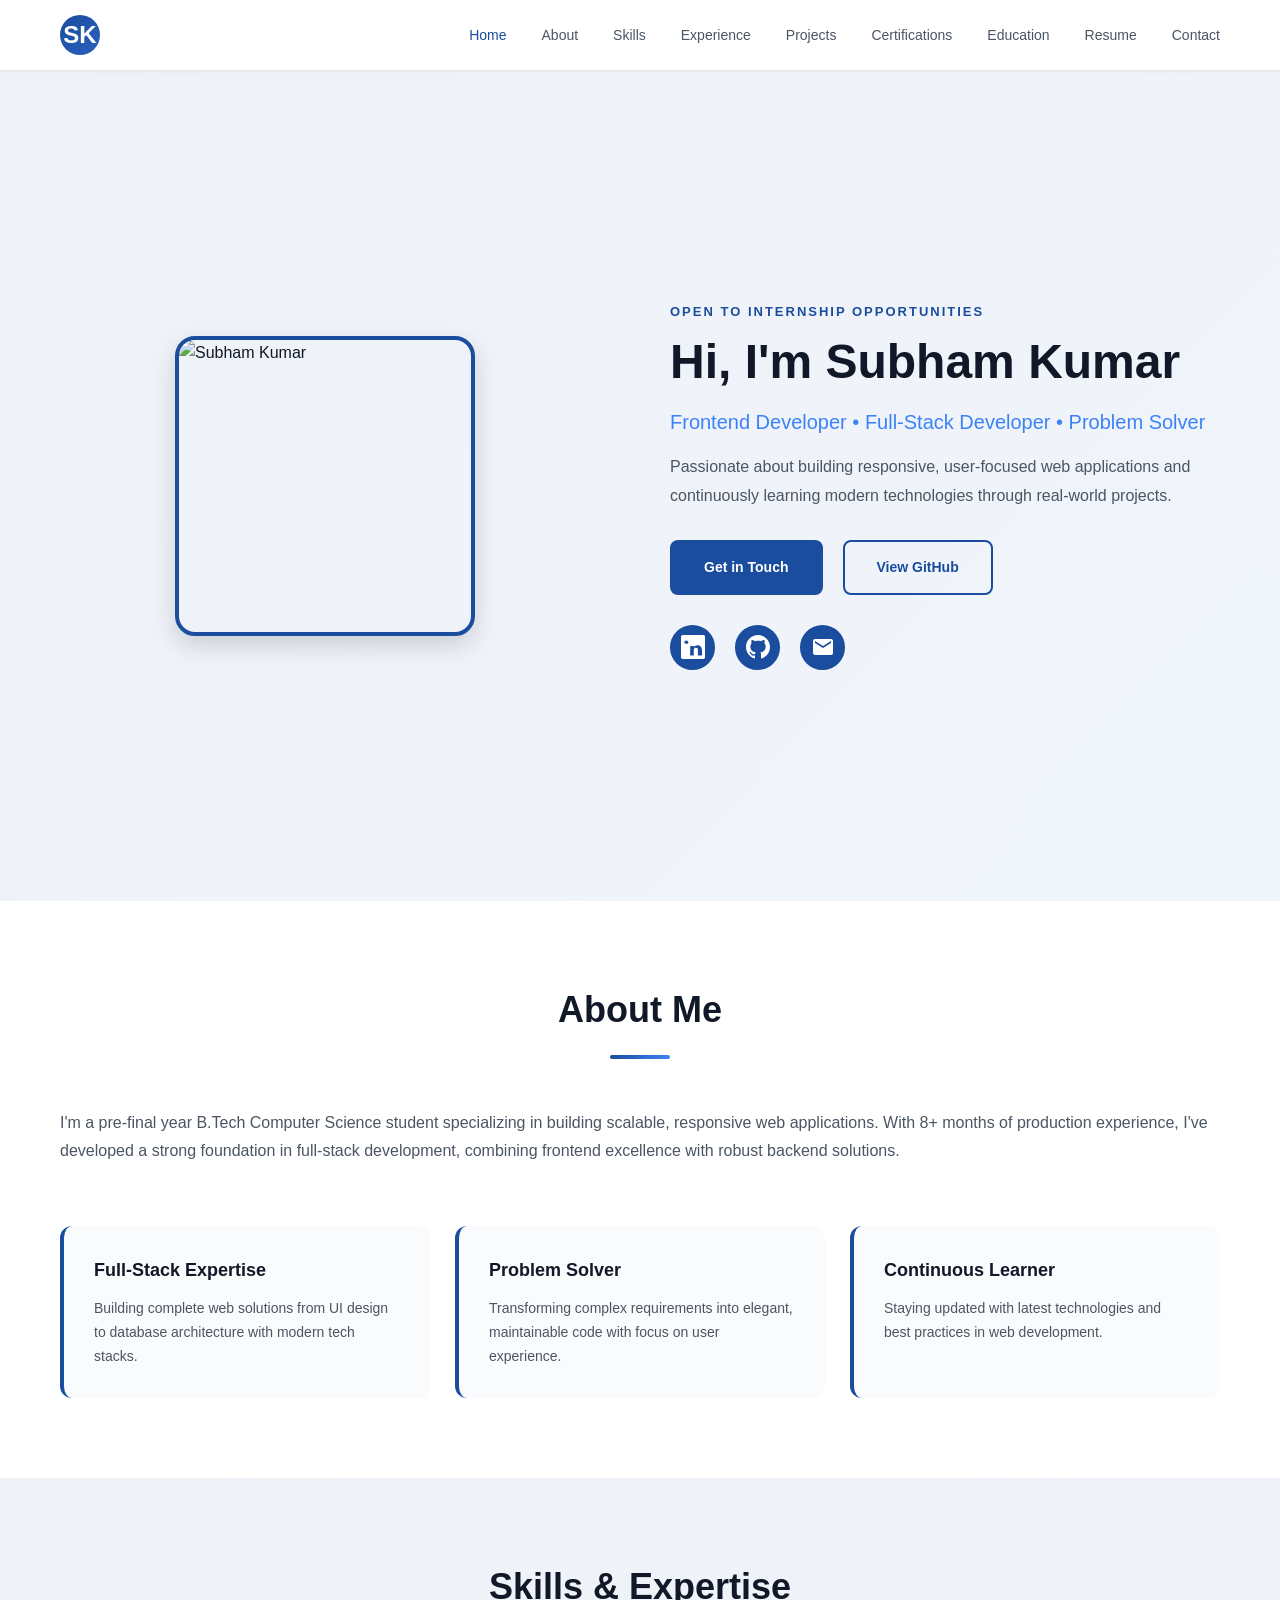
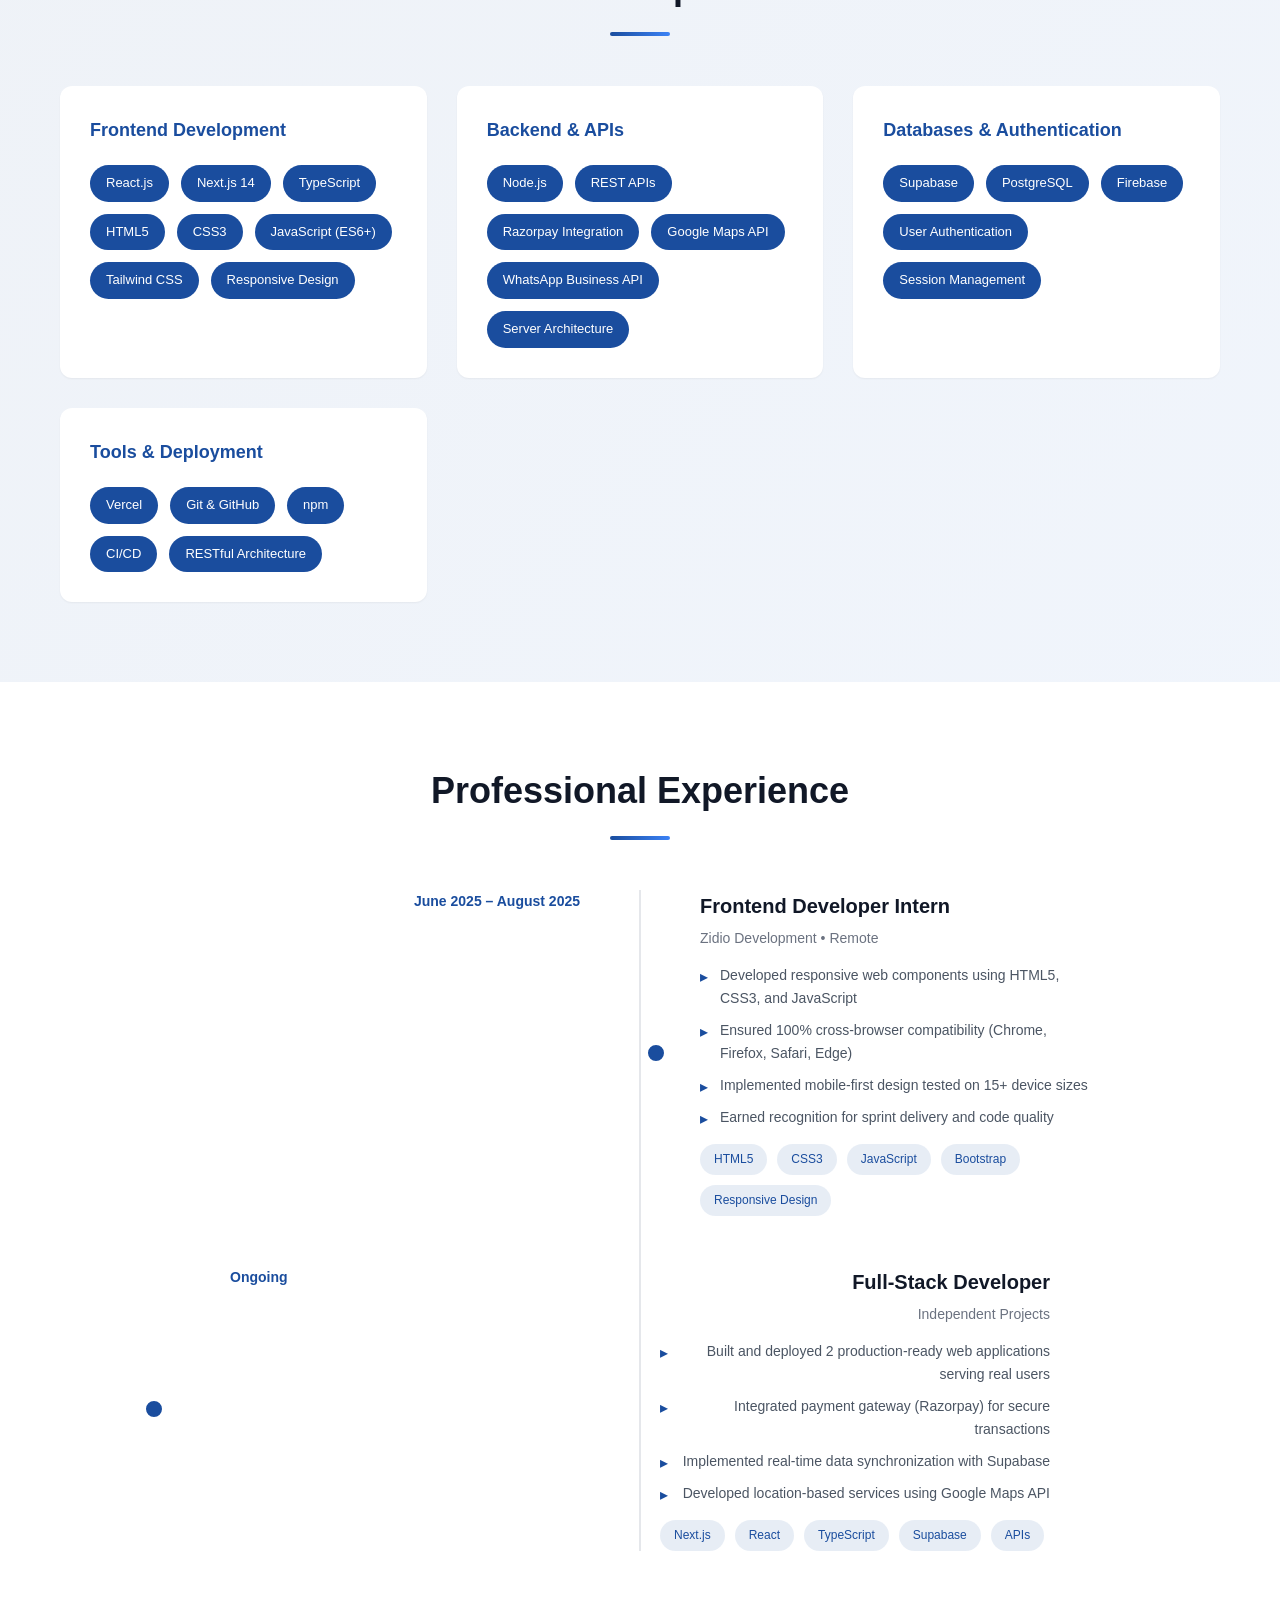
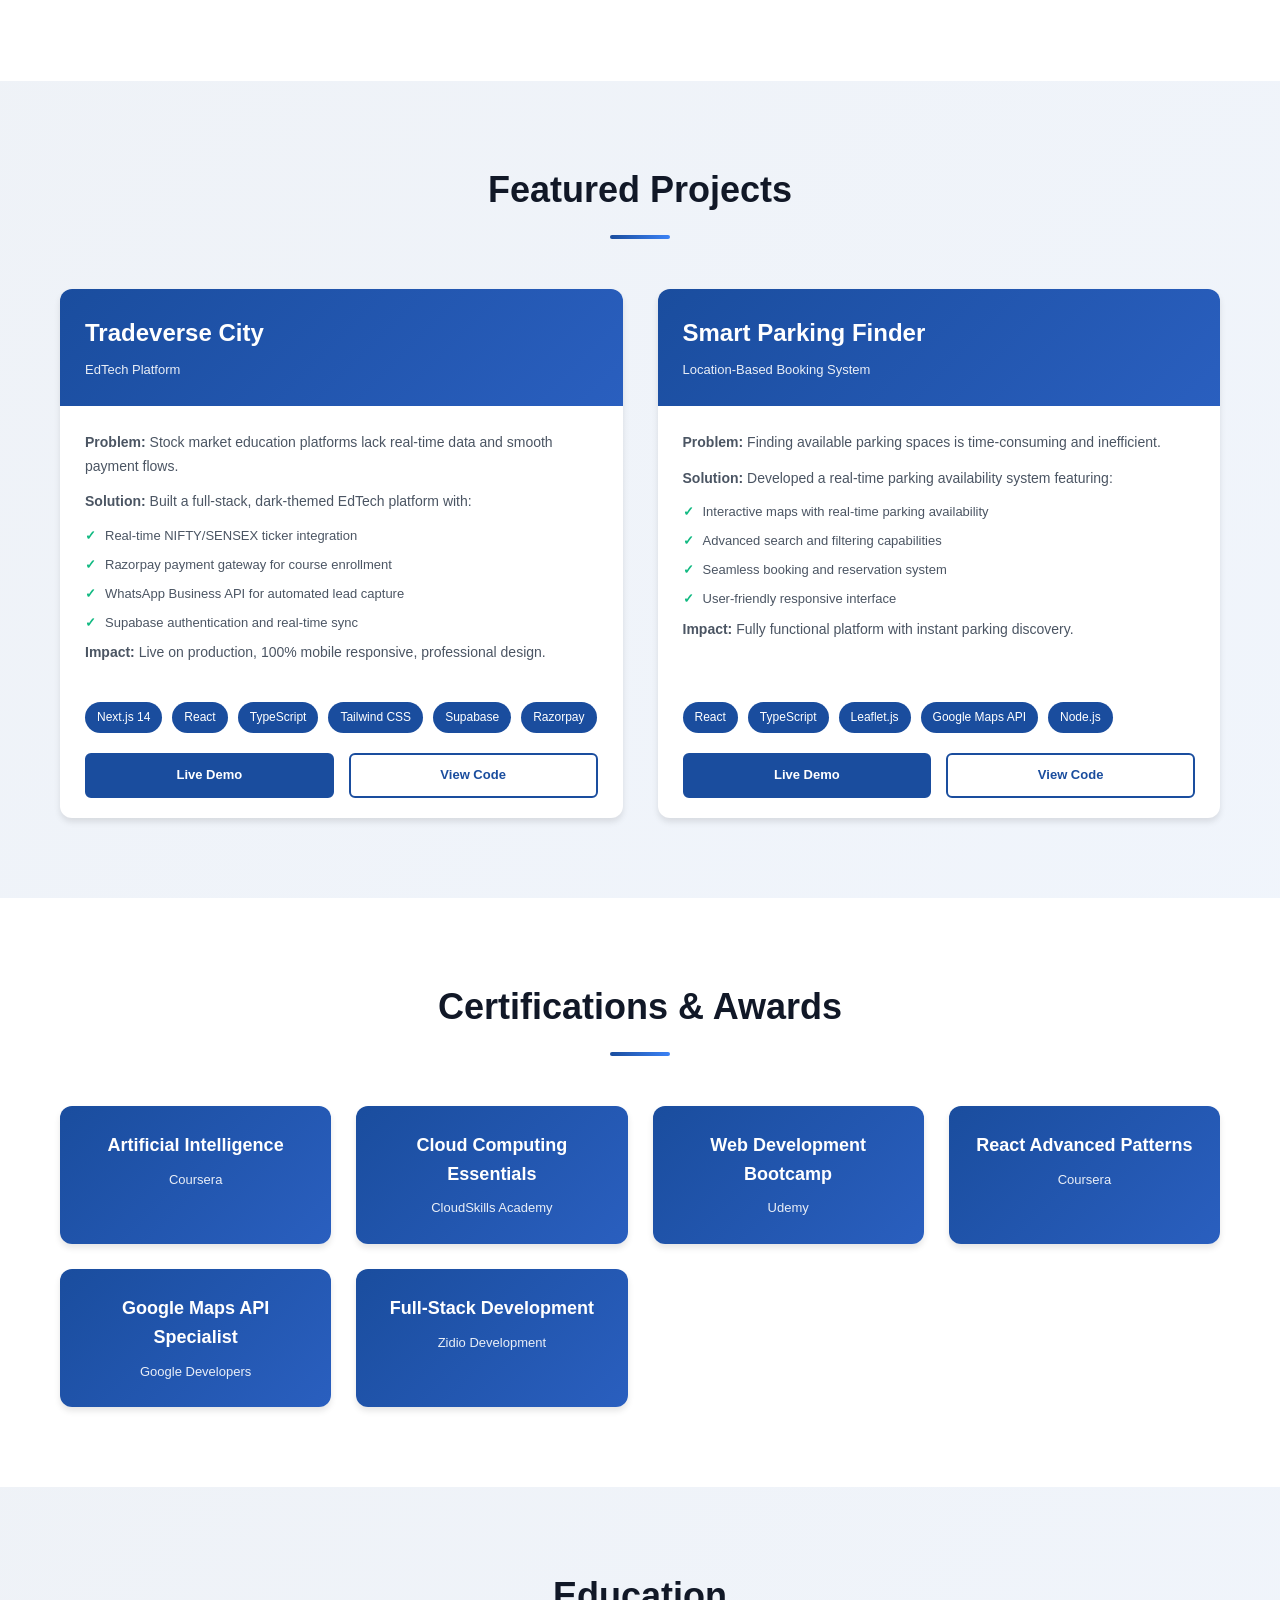
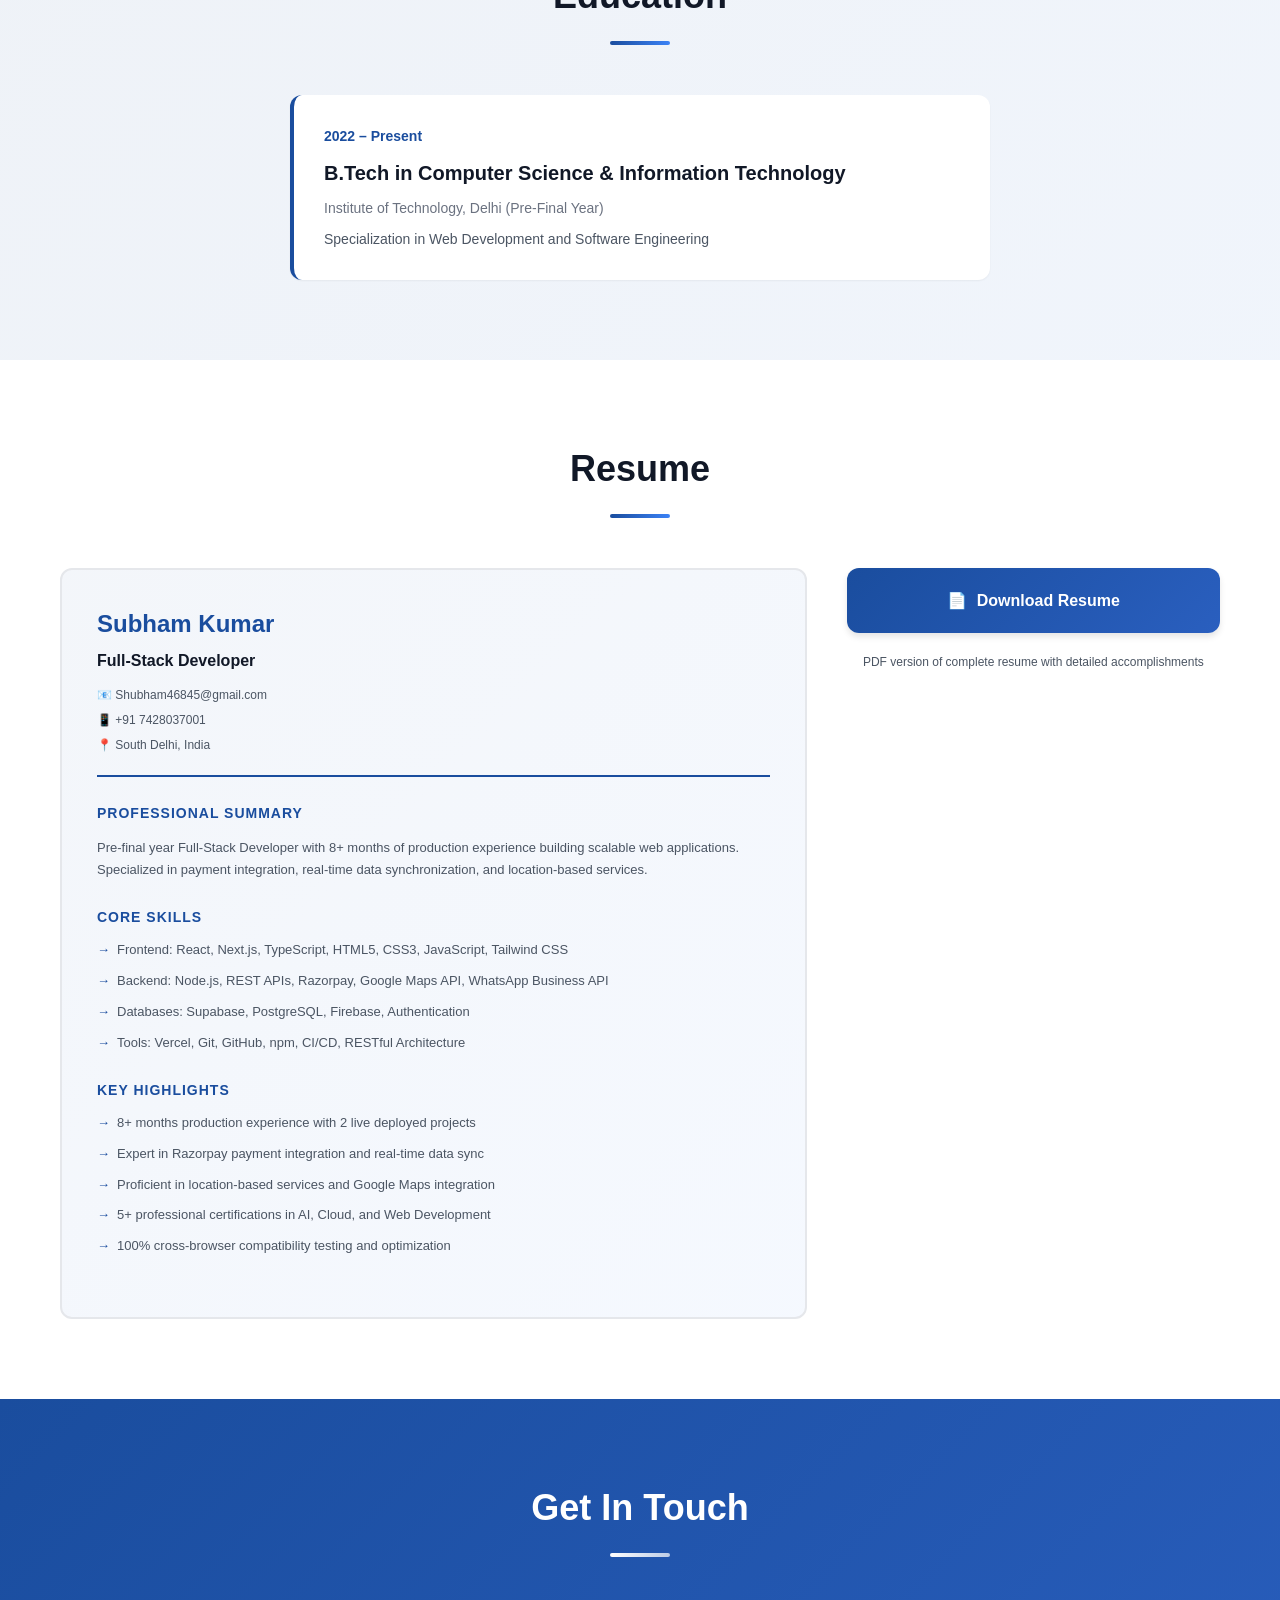
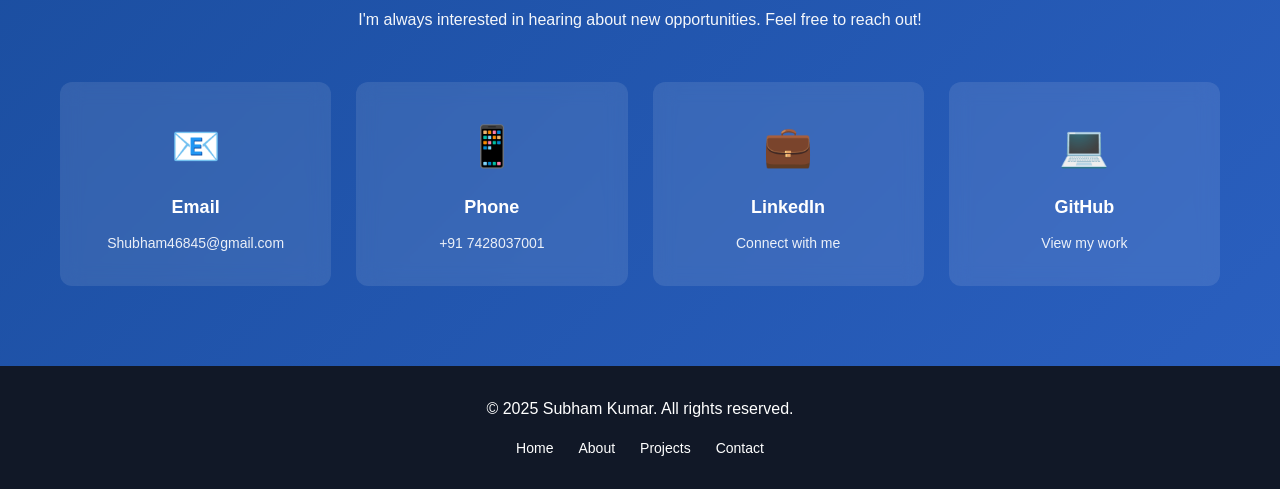
==== index.html @ 45a81ba7 "feat: add initial README and HTML for portfolio site\n\nAdded a comprehensive README and the main HT" ====
<!DOCTYPE html>
<html lang="en">
<head>
    <meta charset="UTF-8">
    <meta name="viewport" content="width=device-width, initial-scale=1.0">
    <meta name="description" content="Subham Kumar - Full-Stack Developer. Building responsive web applications with modern technologies. 8+ months production experience.">
    <meta name="theme-color" content="#1a4d9e">
    <title>Subham Kumar | Full-Stack Developer</title>
    <link rel="stylesheet" href="styles.css">
</head>
<body>
    <!-- Navigation -->
    <nav class="navbar">
        <div class="nav-container">
            <div class="nav-logo">
                <span class="logo-text">SK</span>
            </div>
            <div class="hamburger" id="hamburger">
                <span></span>
                <span></span>
                <span></span>
            </div>
            <ul class="nav-menu" id="navMenu">
                <li><a href="#home" class="nav-link">Home</a></li>
                <li><a href="#about" class="nav-link">About</a></li>
                <li><a href="#skills" class="nav-link">Skills</a></li>
                <li><a href="#experience" class="nav-link">Experience</a></li>
                <li><a href="#projects" class="nav-link">Projects</a></li>
                <li><a href="#certifications" class="nav-link">Certifications</a></li>
                <li><a href="#education" class="nav-link">Education</a></li>
                <li><a href="#resume" class="nav-link">Resume</a></li>
                <li><a href="#contact" class="nav-link">Contact</a></li>
            </ul>
        </div>
    </nav>

    <!-- Hero Section -->
    <section id="home" class="hero">
        <div class="hero-content">
            <div class="profile-image-wrapper">
                <img src="https://hebbkx1anhila5yf.public.blob.vercel-storage.com/WhatsApp%20Image%202026-07-10%20at%2019.32.36-LNvbyqXeJnnD4d35H6p33KHNUKUXCs.jpeg" alt="Subham Kumar" class="profile-image">
            </div>
            <div class="hero-text">
                <p class="hero-subtitle">OPEN TO INTERNSHIP OPPORTUNITIES</p>
                <h1 class="hero-title">Hi, I'm Subham Kumar</h1>
                <p class="hero-description">Frontend Developer • Full-Stack Developer • Problem Solver</p>
                <p class="hero-passion">Passionate about building responsive, user-focused web applications and continuously learning modern technologies through real-world projects.</p>
                <div class="hero-cta">
                    <a href="#contact" class="btn btn-primary">Get in Touch</a>
                    <a href="https://github.com/shubham03kumar18-coder" target="_blank" class="btn btn-secondary">View GitHub</a>
                </div>
                <div class="social-links">
                    <a href="https://www.linkedin.com/in/subham-kumar-888a98362/" target="_blank" class="social-link" title="LinkedIn">
                        <svg width="24" height="24" viewBox="0 0 24 24" fill="currentColor">
                            <path d="M20.447 20.452h-3.554v-5.569c0-1.328-.475-2.236-1.986-2.236-1.081 0-1.722.722-2.004 1.418-.103.249-.129.597-.129.945v5.442h-3.554s.05-8.828 0-9.537h3.554v1.349c-.009.015-.021.029-.033.042h.033v-.042c.537-.827 1.496-2.007 3.644-2.007 2.661 0 4.649 1.737 4.649 5.475v4.72zM5.337 8.855c-1.144 0-1.915-.758-1.915-1.704 0-.955.77-1.704 1.956-1.704 1.187 0 1.915.749 1.948 1.704 0 .946-.761 1.704-1.989 1.704zm-1.66 11.597h3.321V9.915H3.677v9.537zM22.224 0H1.771C.792 0 0 .774 0 1.729v20.542C0 23.227.792 24 1.771 24h20.451C23.2 24 24 23.227 24 22.271V1.729C24 .774 23.2 0 22.224 0z"/>
                        </svg>
                    </a>
                    <a href="https://github.com/shubham03kumar18-coder" target="_blank" class="social-link" title="GitHub">
                        <svg width="24" height="24" viewBox="0 0 24 24" fill="currentColor">
                            <path d="M12 0c-6.626 0-12 5.373-12 12 0 5.302 3.438 9.8 8.207 11.387.599.111.793-.261.793-.577v-2.234c-3.338.726-4.033-1.416-4.033-1.416-.546-1.387-1.333-1.756-1.333-1.756-1.089-.745.083-.729.083-.729 1.205.084 1.839 1.237 1.839 1.237 1.07 1.834 2.807 1.304 3.492.997.107-.775.418-1.305.762-1.604-2.665-.305-5.467-1.334-5.467-5.931 0-1.311.469-2.381 1.236-3.221-.124-.303-.535-1.524.117-3.176 0 0 1.008-.322 3.301 1.23.957-.266 1.983-.399 3.003-.404 1.02.005 2.047.138 3.006.404 2.291-1.552 3.297-1.23 3.297-1.23.653 1.653.242 2.874.118 3.176.77.84 1.235 1.911 1.235 3.221 0 4.609-2.807 5.624-5.479 5.921.43.372.823 1.102.823 2.222v3.293c0 .319.192.694.801.576 4.765-1.589 8.199-6.086 8.199-11.386 0-6.627-5.373-12-12-12z"/>
                        </svg>
                    </a>
                    <a href="mailto:Shubham46845@gmail.com" class="social-link" title="Email">
                        <svg width="24" height="24" viewBox="0 0 24 24" fill="currentColor">
                            <path d="M20 4H4c-1.1 0-1.99.9-1.99 2L2 18c0 1.1.9 2 2 2h16c1.1 0 2-.9 2-2V6c0-1.1-.9-2-2-2zm0 4l-8 5-8-5V6l8 5 8-5v2z"/>
                        </svg>
                    </a>
                </div>
            </div>
        </div>
    </section>

    <!-- About Section -->
    <section id="about" class="about">
        <div class="container">
            <h2 class="section-title">About Me</h2>
            <div class="about-content">
                <p class="about-text">
                    I'm a pre-final year B.Tech Computer Science student specializing in building scalable, responsive web applications. With 8+ months of production experience, I've developed a strong foundation in full-stack development, combining frontend excellence with robust backend solutions.
                </p>
                <div class="about-features">
                    <div class="feature-card">
                        <h3>Full-Stack Expertise</h3>
                        <p>Building complete web solutions from UI design to database architecture with modern tech stacks.</p>
                    </div>
                    <div class="feature-card">
                        <h3>Problem Solver</h3>
                        <p>Transforming complex requirements into elegant, maintainable code with focus on user experience.</p>
                    </div>
                    <div class="feature-card">
                        <h3>Continuous Learner</h3>
                        <p>Staying updated with latest technologies and best practices in web development.</p>
                    </div>
                </div>
            </div>
        </div>
    </section>

    <!-- Skills Section -->
    <section id="skills" class="skills">
        <div class="container">
            <h2 class="section-title">Skills & Expertise</h2>
            <div class="skills-grid">
                <div class="skill-category">
                    <h3>Frontend Development</h3>
                    <div class="skills-list">
                        <span class="skill-tag">React.js</span>
                        <span class="skill-tag">Next.js 14</span>
                        <span class="skill-tag">TypeScript</span>
                        <span class="skill-tag">HTML5</span>
                        <span class="skill-tag">CSS3</span>
                        <span class="skill-tag">JavaScript (ES6+)</span>
                        <span class="skill-tag">Tailwind CSS</span>
                        <span class="skill-tag">Responsive Design</span>
                    </div>
                </div>

                <div class="skill-category">
                    <h3>Backend & APIs</h3>
                    <div class="skills-list">
                        <span class="skill-tag">Node.js</span>
                        <span class="skill-tag">REST APIs</span>
                        <span class="skill-tag">Razorpay Integration</span>
                        <span class="skill-tag">Google Maps API</span>
                        <span class="skill-tag">WhatsApp Business API</span>
                        <span class="skill-tag">Server Architecture</span>
                    </div>
                </div>

                <div class="skill-category">
                    <h3>Databases & Authentication</h3>
                    <div class="skills-list">
                        <span class="skill-tag">Supabase</span>
                        <span class="skill-tag">PostgreSQL</span>
                        <span class="skill-tag">Firebase</span>
                        <span class="skill-tag">User Authentication</span>
                        <span class="skill-tag">Session Management</span>
                    </div>
                </div>

                <div class="skill-category">
                    <h3>Tools & Deployment</h3>
                    <div class="skills-list">
                        <span class="skill-tag">Vercel</span>
                        <span class="skill-tag">Git & GitHub</span>
                        <span class="skill-tag">npm</span>
                        <span class="skill-tag">CI/CD</span>
                        <span class="skill-tag">RESTful Architecture</span>
                    </div>
                </div>
            </div>
        </div>
    </section>

    <!-- Experience Section -->
    <section id="experience" class="experience">
        <div class="container">
            <h2 class="section-title">Professional Experience</h2>
            <div class="experience-timeline">
                <div class="timeline-item">
                    <div class="timeline-date">June 2025 – August 2025</div>
                    <div class="timeline-content">
                        <h3>Frontend Developer Intern</h3>
                        <p class="company">Zidio Development • Remote</p>
                        <ul class="experience-list">
                            <li>Developed responsive web components using HTML5, CSS3, and JavaScript</li>
                            <li>Ensured 100% cross-browser compatibility (Chrome, Firefox, Safari, Edge)</li>
                            <li>Implemented mobile-first design tested on 15+ device sizes</li>
                            <li>Earned recognition for sprint delivery and code quality</li>
                        </ul>
                        <div class="tech-stack">
                            <span>HTML5</span>
                            <span>CSS3</span>
                            <span>JavaScript</span>
                            <span>Bootstrap</span>
                            <span>Responsive Design</span>
                        </div>
                    </div>
                </div>

                <div class="timeline-item">
                    <div class="timeline-date">Ongoing</div>
                    <div class="timeline-content">
                        <h3>Full-Stack Developer</h3>
                        <p class="company">Independent Projects</p>
                        <ul class="experience-list">
                            <li>Built and deployed 2 production-ready web applications serving real users</li>
                            <li>Integrated payment gateway (Razorpay) for secure transactions</li>
                            <li>Implemented real-time data synchronization with Supabase</li>
                            <li>Developed location-based services using Google Maps API</li>
                        </ul>
                        <div class="tech-stack">
                            <span>Next.js</span>
                            <span>React</span>
                            <span>TypeScript</span>
                            <span>Supabase</span>
                            <span>APIs</span>
                        </div>
                    </div>
                </div>
            </div>
        </div>
    </section>

    <!-- Projects Section -->
    <section id="projects" class="projects">
        <div class="container">
            <h2 class="section-title">Featured Projects</h2>
            <div class="projects-grid">
                <div class="project-card">
                    <div class="project-header">
                        <h3>Tradeverse City</h3>
                        <p class="project-type">EdTech Platform</p>
                    </div>
                    <div class="project-body">
                        <p class="project-problem"><strong>Problem:</strong> Stock market education platforms lack real-time data and smooth payment flows.</p>
                        <p class="project-solution"><strong>Solution:</strong> Built a full-stack, dark-themed EdTech platform with:</p>
                        <ul class="solution-list">
                            <li>Real-time NIFTY/SENSEX ticker integration</li>
                            <li>Razorpay payment gateway for course enrollment</li>
                            <li>WhatsApp Business API for automated lead capture</li>
                            <li>Supabase authentication and real-time sync</li>
                        </ul>
                        <p class="project-impact"><strong>Impact:</strong> Live on production, 100% mobile responsive, professional design.</p>
                    </div>
                    <div class="project-tech">
                        <span>Next.js 14</span>
                        <span>React</span>
                        <span>TypeScript</span>
                        <span>Tailwind CSS</span>
                        <span>Supabase</span>
                        <span>Razorpay</span>
                    </div>
                    <div class="project-links">
                        <a href="https://tradeverse-website-enhancement5.vercel.app/" target="_blank" class="link-btn">Live Demo</a>
                        <a href="https://github.com/shubham03kumar18-coder" target="_blank" class="link-btn">View Code</a>
                    </div>
                </div>

                <div class="project-card">
                    <div class="project-header">
                        <h3>Smart Parking Finder</h3>
                        <p class="project-type">Location-Based Booking System</p>
                    </div>
                    <div class="project-body">
                        <p class="project-problem"><strong>Problem:</strong> Finding available parking spaces is time-consuming and inefficient.</p>
                        <p class="project-solution"><strong>Solution:</strong> Developed a real-time parking availability system featuring:</p>
                        <ul class="solution-list">
                            <li>Interactive maps with real-time parking availability</li>
                            <li>Advanced search and filtering capabilities</li>
                            <li>Seamless booking and reservation system</li>
                            <li>User-friendly responsive interface</li>
                        </ul>
                        <p class="project-impact"><strong>Impact:</strong> Fully functional platform with instant parking discovery.</p>
                    </div>
                    <div class="project-tech">
                        <span>React</span>
                        <span>TypeScript</span>
                        <span>Leaflet.js</span>
                        <span>Google Maps API</span>
                        <span>Node.js</span>
                    </div>
                    <div class="project-links">
                        <a href="https://smart-parking-flame.vercel.app/" target="_blank" class="link-btn">Live Demo</a>
                        <a href="https://github.com/shubham03kumar18-coder" target="_blank" class="link-btn">View Code</a>
                    </div>
                </div>
            </div>
        </div>
    </section>

    <!-- Certifications Section -->
    <section id="certifications" class="certifications">
        <div class="container">
            <h2 class="section-title">Certifications & Awards</h2>
            <div class="certifications-grid">
                <div class="cert-card">
                    <h4>Artificial Intelligence</h4>
                    <p class="cert-issuer">Coursera</p>
                </div>
                <div class="cert-card">
                    <h4>Cloud Computing Essentials</h4>
                    <p class="cert-issuer">CloudSkills Academy</p>
                </div>
                <div class="cert-card">
                    <h4>Web Development Bootcamp</h4>
                    <p class="cert-issuer">Udemy</p>
                </div>
                <div class="cert-card">
                    <h4>React Advanced Patterns</h4>
                    <p class="cert-issuer">Coursera</p>
                </div>
                <div class="cert-card">
                    <h4>Google Maps API Specialist</h4>
                    <p class="cert-issuer">Google Developers</p>
                </div>
                <div class="cert-card">
                    <h4>Full-Stack Development</h4>
                    <p class="cert-issuer">Zidio Development</p>
                </div>
            </div>
        </div>
    </section>

    <!-- Education Section -->
    <section id="education" class="education">
        <div class="container">
            <h2 class="section-title">Education</h2>
            <div class="education-timeline">
                <div class="education-item">
                    <div class="edu-date">2022 – Present</div>
                    <div class="edu-content">
                        <h3>B.Tech in Computer Science & Information Technology</h3>
                        <p class="edu-school">Institute of Technology, Delhi (Pre-Final Year)</p>
                        <p class="edu-details">Specialization in Web Development and Software Engineering</p>
                    </div>
                </div>
            </div>
        </div>
    </section>

    <!-- Resume Section -->
    <section id="resume" class="resume">
        <div class="container">
            <h2 class="section-title">Resume</h2>
            <div class="resume-content">
                <div class="resume-preview">
                    <div class="resume-header">
                        <h3>Subham Kumar</h3>
                        <p class="resume-title">Full-Stack Developer</p>
                        <p class="resume-contact">
                            <span>📧 Shubham46845@gmail.com</span>
                            <span>📱 +91 7428037001</span>
                            <span>📍 South Delhi, India</span>
                        </p>
                    </div>

                    <div class="resume-section">
                        <h4>Professional Summary</h4>
                        <p>Pre-final year Full-Stack Developer with 8+ months of production experience building scalable web applications. Specialized in payment integration, real-time data synchronization, and location-based services.</p>
                    </div>

                    <div class="resume-section">
                        <h4>Core Skills</h4>
                        <ul class="resume-skills">
                            <li>Frontend: React, Next.js, TypeScript, HTML5, CSS3, JavaScript, Tailwind CSS</li>
                            <li>Backend: Node.js, REST APIs, Razorpay, Google Maps API, WhatsApp Business API</li>
                            <li>Databases: Supabase, PostgreSQL, Firebase, Authentication</li>
                            <li>Tools: Vercel, Git, GitHub, npm, CI/CD, RESTful Architecture</li>
                        </ul>
                    </div>

                    <div class="resume-section">
                        <h4>Key Highlights</h4>
                        <ul class="resume-highlights">
                            <li>8+ months production experience with 2 live deployed projects</li>
                            <li>Expert in Razorpay payment integration and real-time data sync</li>
                            <li>Proficient in location-based services and Google Maps integration</li>
                            <li>5+ professional certifications in AI, Cloud, and Web Development</li>
                            <li>100% cross-browser compatibility testing and optimization</li>
                        </ul>
                    </div>
                </div>

                <div class="resume-download">
                    <a href="user_read_only_context/text_attachments/Subham_Kumar_Web_Developer_Resume-qjuNX.pdf" download class="download-btn">
                        <span>📄</span> Download Resume
                    </a>
                    <p class="download-note">PDF version of complete resume with detailed accomplishments</p>
                </div>
            </div>
        </div>
    </section>

    <!-- Contact Section -->
    <section id="contact" class="contact">
        <div class="container">
            <h2 class="section-title">Get In Touch</h2>
            <div class="contact-content">
                <p class="contact-intro">I'm always interested in hearing about new opportunities. Feel free to reach out!</p>
                
                <div class="contact-methods">
                    <a href="mailto:Shubham46845@gmail.com" class="contact-card">
                        <div class="contact-icon">📧</div>
                        <h3>Email</h3>
                        <p>Shubham46845@gmail.com</p>
                    </a>

                    <a href="tel:+917428037001" class="contact-card">
                        <div class="contact-icon">📱</div>
                        <h3>Phone</h3>
                        <p>+91 7428037001</p>
                    </a>

                    <a href="https://www.linkedin.com/in/subham-kumar-888a98362/" target="_blank" class="contact-card">
                        <div class="contact-icon">💼</div>
                        <h3>LinkedIn</h3>
                        <p>Connect with me</p>
                    </a>

                    <a href="https://github.com/shubham03kumar18-coder" target="_blank" class="contact-card">
                        <div class="contact-icon">💻</div>
                        <h3>GitHub</h3>
                        <p>View my work</p>
                    </a>
                </div>
            </div>
        </div>
    </section>

    <!-- Footer -->
    <footer class="footer">
        <div class="container">
            <p>&copy; 2025 Subham Kumar. All rights reserved.</p>
            <div class="footer-links">
                <a href="#home">Home</a>
                <a href="#about">About</a>
                <a href="#projects">Projects</a>
                <a href="#contact">Contact</a>
            </div>
        </div>
    </footer>

    <script src="script.js"></script>
</body>
</html>
---- styles.css ----
/* ============================
   CSS CUSTOM PROPERTIES (Variables)
   ============================ */

:root {
    --primary-color: #1a4d9e;
    --primary-dark: #0f2f5e;
    --primary-light: #2a5fbf;
    --secondary-color: #6b7280;
    --accent-color: #3b82f6;
    --background: #fafbfc;
    --surface: #ffffff;
    --text-primary: #111827;
    --text-secondary: #4b5563;
    --border-color: #e5e7eb;
    --success: #10b981;
    --shadow-sm: 0 1px 2px rgba(0, 0, 0, 0.05);
    --shadow-md: 0 4px 6px rgba(0, 0, 0, 0.1);
    --shadow-lg: 0 10px 25px rgba(0, 0, 0, 0.15);
    --transition: all 0.3s cubic-bezier(0.4, 0, 0.2, 1);
}

@media (prefers-color-scheme: dark) {
    :root {
        --background: #0f1419;
        --surface: #1a1f2e;
        --text-primary: #f8f9fa;
        --text-secondary: #cbd5e1;
        --border-color: #2d3748;
    }
}

/* ============================
   GLOBAL STYLES
   ============================ */

* {
    margin: 0;
    padding: 0;
    box-sizing: border-box;
}

html {
    scroll-behavior: smooth;
}

body {
    font-family: -apple-system, BlinkMacSystemFont, 'Segoe UI', Roboto, 'Helvetica Neue', Arial, sans-serif;
    background-color: var(--background);
    color: var(--text-primary);
    line-height: 1.6;
    transition: background-color 0.3s, color 0.3s;
}

.container {
    max-width: 1200px;
    margin: 0 auto;
    padding: 0 20px;
}

/* ============================
   NAVIGATION
   ============================ */

.navbar {
    position: sticky;
    top: 0;
    background-color: var(--surface);
    box-shadow: var(--shadow-sm);
    z-index: 1000;
    border-bottom: 1px solid var(--border-color);
}

.nav-container {
    max-width: 1200px;
    margin: 0 auto;
    padding: 0 20px;
    display: flex;
    justify-content: space-between;
    align-items: center;
    height: 70px;
}

.nav-logo {
    font-size: 24px;
    font-weight: 700;
    color: var(--primary-color);
}

.logo-text {
    display: inline-block;
    width: 40px;
    height: 40px;
    background: linear-gradient(135deg, var(--primary-color), var(--primary-light));
    color: white;
    border-radius: 50%;
    display: flex;
    align-items: center;
    justify-content: center;
    font-weight: 700;
}

.nav-menu {
    display: flex;
    list-style: none;
    gap: 35px;
    align-items: center;
}

.nav-link {
    color: var(--text-secondary);
    text-decoration: none;
    font-weight: 500;
    font-size: 14px;
    transition: var(--transition);
    position: relative;
}

.nav-link:hover {
    color: var(--primary-color);
}

.nav-link::after {
    content: '';
    position: absolute;
    bottom: -5px;
    left: 0;
    width: 0;
    height: 2px;
    background-color: var(--primary-color);
    transition: width 0.3s ease;
}

.nav-link:hover::after {
    width: 100%;
}

.hamburger {
    display: none;
    flex-direction: column;
    cursor: pointer;
    gap: 5px;
}

.hamburger span {
    width: 25px;
    height: 3px;
    background-color: var(--text-primary);
    border-radius: 2px;
    transition: var(--transition);
}

/* ============================
   HERO SECTION
   ============================ */

.hero {
    min-height: calc(100vh - 70px);
    display: flex;
    align-items: center;
    padding: 60px 20px;
    background: linear-gradient(135deg, rgba(26, 77, 158, 0.05), rgba(59, 130, 246, 0.05));
}

.hero-content {
    max-width: 1200px;
    margin: 0 auto;
    display: grid;
    grid-template-columns: 1fr 1fr;
    gap: 60px;
    align-items: center;
    width: 100%;
}

.profile-image-wrapper {
    display: flex;
    justify-content: center;
    align-items: center;
}

.profile-image {
    width: 300px;
    height: 300px;
    border-radius: 20px;
    object-fit: cover;
    border: 4px solid var(--primary-color);
    box-shadow: var(--shadow-lg);
    transition: var(--transition);
}

.profile-image:hover {
    transform: translateY(-10px);
    box-shadow: 0 20px 40px rgba(26, 77, 158, 0.2);
}

.hero-subtitle {
    font-size: 13px;
    font-weight: 700;
    letter-spacing: 2px;
    color: var(--primary-color);
    text-transform: uppercase;
    margin-bottom: 10px;
}

.hero-title {
    font-size: 48px;
    font-weight: 700;
    line-height: 1.2;
    margin-bottom: 15px;
    color: var(--text-primary);
}

.hero-description {
    font-size: 20px;
    font-weight: 500;
    color: var(--accent-color);
    margin-bottom: 15px;
}

.hero-passion {
    font-size: 16px;
    color: var(--text-secondary);
    margin-bottom: 30px;
    line-height: 1.8;
}

.hero-cta {
    display: flex;
    gap: 20px;
    margin-bottom: 30px;
    flex-wrap: wrap;
}

.btn {
    padding: 14px 32px;
    border-radius: 8px;
    text-decoration: none;
    font-weight: 600;
    font-size: 14px;
    border: 2px solid transparent;
    cursor: pointer;
    transition: var(--transition);
    display: inline-block;
    text-align: center;
}

.btn-primary {
    background-color: var(--primary-color);
    color: white;
}

.btn-primary:hover {
    background-color: var(--primary-dark);
    transform: translateY(-2px);
    box-shadow: var(--shadow-md);
}

.btn-secondary {
    border-color: var(--primary-color);
    color: var(--primary-color);
    background-color: transparent;
}

.btn-secondary:hover {
    background-color: var(--primary-color);
    color: white;
}

.social-links {
    display: flex;
    gap: 20px;
}

.social-link {
    width: 45px;
    height: 45px;
    border-radius: 50%;
    background-color: var(--primary-color);
    color: white;
    display: flex;
    align-items: center;
    justify-content: center;
    text-decoration: none;
    transition: var(--transition);
    border: 2px solid var(--primary-color);
}

.social-link:hover {
    background-color: transparent;
    color: var(--primary-color);
    transform: translateY(-5px);
}

/* ============================
   SECTIONS
   ============================ */

section {
    padding: 80px 20px;
}

.section-title {
    font-size: 36px;
    font-weight: 700;
    margin-bottom: 50px;
    text-align: center;
    color: var(--text-primary);
    position: relative;
    padding-bottom: 20px;
}

.section-title::after {
    content: '';
    position: absolute;
    bottom: 0;
    left: 50%;
    transform: translateX(-50%);
    width: 60px;
    height: 4px;
    background: linear-gradient(90deg, var(--primary-color), var(--accent-color));
    border-radius: 2px;
}

/* ============================
   ABOUT SECTION
   ============================ */

.about {
    background-color: var(--surface);
}

.about-content {
    display: grid;
    grid-template-columns: 1fr;
    gap: 40px;
}

.about-text {
    font-size: 16px;
    line-height: 1.8;
    color: var(--text-secondary);
    margin-bottom: 20px;
}

.about-features {
    display: grid;
    grid-template-columns: repeat(auto-fit, minmax(280px, 1fr));
    gap: 25px;
}

.feature-card {
    padding: 30px;
    background-color: var(--background);
    border-radius: 12px;
    border-left: 4px solid var(--primary-color);
    transition: var(--transition);
}

.feature-card:hover {
    transform: translateY(-5px);
    box-shadow: var(--shadow-md);
}

.feature-card h3 {
    font-size: 18px;
    margin-bottom: 12px;
    color: var(--text-primary);
}

.feature-card p {
    color: var(--text-secondary);
    font-size: 14px;
    line-height: 1.7;
}

/* ============================
   SKILLS SECTION
   ============================ */

.skills {
    background: linear-gradient(135deg, rgba(26, 77, 158, 0.05), rgba(59, 130, 246, 0.05));
}

.skills-grid {
    display: grid;
    grid-template-columns: repeat(auto-fit, minmax(300px, 1fr));
    gap: 30px;
}

.skill-category {
    background-color: var(--surface);
    padding: 30px;
    border-radius: 12px;
    box-shadow: var(--shadow-sm);
    transition: var(--transition);
}

.skill-category:hover {
    box-shadow: var(--shadow-md);
}

.skill-category h3 {
    font-size: 18px;
    margin-bottom: 20px;
    color: var(--primary-color);
}

.skills-list {
    display: flex;
    flex-wrap: wrap;
    gap: 12px;
}

.skill-tag {
    background-color: var(--primary-color);
    color: white;
    padding: 8px 16px;
    border-radius: 20px;
    font-size: 13px;
    font-weight: 500;
    transition: var(--transition);
}

.skill-tag:hover {
    background-color: var(--primary-dark);
    transform: scale(1.05);
}

/* ============================
   EXPERIENCE SECTION
   ============================ */

.experience {
    background-color: var(--surface);
}

.experience-timeline {
    max-width: 900px;
    margin: 0 auto;
    position: relative;
}

.experience-timeline::before {
    content: '';
    position: absolute;
    left: 50%;
    transform: translateX(-50%);
    top: 0;
    bottom: 0;
    width: 2px;
    background-color: var(--border-color);
}

.timeline-item {
    margin-bottom: 50px;
    display: grid;
    grid-template-columns: 1fr 1fr;
    gap: 40px;
}

.timeline-item:nth-child(odd) .timeline-date {
    text-align: right;
    padding-right: 40px;
}

.timeline-item:nth-child(odd) .timeline-content {
    text-align: left;
    padding-left: 40px;
}

.timeline-item:nth-child(even) .timeline-date {
    text-align: left;
    padding-left: 40px;
}

.timeline-item:nth-child(even) .timeline-content {
    text-align: right;
    padding-right: 40px;
}

.timeline-date {
    font-weight: 600;
    color: var(--primary-color);
    font-size: 14px;
    position: relative;
}

.timeline-date::after {
    content: '';
    position: absolute;
    width: 16px;
    height: 16px;
    background-color: var(--primary-color);
    border: 4px solid var(--surface);
    border-radius: 50%;
    top: 50%;
    transform: translateY(-50%);
}

.timeline-item:nth-child(odd) .timeline-date::after {
    right: -48px;
}

.timeline-item:nth-child(even) .timeline-date::after {
    left: -48px;
}

.timeline-content h3 {
    font-size: 20px;
    margin-bottom: 5px;
    color: var(--text-primary);
}

.company {
    color: var(--secondary-color);
    font-size: 14px;
    margin-bottom: 15px;
}

.experience-list {
    list-style: none;
    margin-bottom: 15px;
}

.experience-list li {
    font-size: 14px;
    color: var(--text-secondary);
    margin-bottom: 10px;
    padding-left: 20px;
    position: relative;
}

.experience-list li::before {
    content: '▸';
    position: absolute;
    left: 0;
    color: var(--primary-color);
    font-size: 16px;
}

.tech-stack {
    display: flex;
    flex-wrap: wrap;
    gap: 10px;
    margin-top: 15px;
}

.tech-stack span {
    background-color: rgba(26, 77, 158, 0.1);
    color: var(--primary-color);
    padding: 6px 14px;
    border-radius: 16px;
    font-size: 12px;
    font-weight: 500;
}

/* ============================
   PROJECTS SECTION
   ============================ */

.projects {
    background: linear-gradient(135deg, rgba(26, 77, 158, 0.05), rgba(59, 130, 246, 0.05));
}

.projects-grid {
    display: grid;
    grid-template-columns: repeat(auto-fit, minmax(500px, 1fr));
    gap: 35px;
}

.project-card {
    background-color: var(--surface);
    border-radius: 12px;
    overflow: hidden;
    box-shadow: var(--shadow-md);
    transition: var(--transition);
    display: flex;
    flex-direction: column;
}

.project-card:hover {
    transform: translateY(-8px);
    box-shadow: var(--shadow-lg);
}

.project-header {
    padding: 25px;
    background: linear-gradient(135deg, var(--primary-color), var(--primary-light));
    color: white;
}

.project-header h3 {
    font-size: 24px;
    margin-bottom: 8px;
}

.project-type {
    font-size: 13px;
    opacity: 0.9;
    font-weight: 500;
}

.project-body {
    padding: 25px;
    flex-grow: 1;
}

.project-problem,
.project-solution,
.project-impact {
    font-size: 14px;
    color: var(--text-secondary);
    margin-bottom: 12px;
    line-height: 1.7;
}

.solution-list {
    list-style: none;
    margin-left: 0;
    padding-left: 20px;
}

.solution-list li {
    margin-bottom: 8px;
    font-size: 13px;
    color: var(--text-secondary);
    position: relative;
}

.solution-list li::before {
    content: '✓';
    position: absolute;
    left: -20px;
    color: var(--success);
    font-weight: bold;
}

.project-tech {
    padding: 0 25px;
    display: flex;
    flex-wrap: wrap;
    gap: 10px;
}

.project-tech span {
    background-color: var(--primary-color);
    color: white;
    padding: 6px 12px;
    border-radius: 16px;
    font-size: 12px;
    font-weight: 500;
}

.project-links {
    padding: 20px 25px;
    display: flex;
    gap: 15px;
}

.link-btn {
    flex: 1;
    padding: 10px 16px;
    text-decoration: none;
    border-radius: 6px;
    text-align: center;
    font-size: 13px;
    font-weight: 600;
    transition: var(--transition);
    border: 2px solid var(--primary-color);
    color: var(--primary-color);
}

.link-btn:first-child {
    background-color: var(--primary-color);
    color: white;
}

.link-btn:hover {
    transform: translateY(-2px);
}

/* ============================
   CERTIFICATIONS SECTION
   ============================ */

.certifications {
    background-color: var(--surface);
}

.certifications-grid {
    display: grid;
    grid-template-columns: repeat(auto-fit, minmax(250px, 1fr));
    gap: 25px;
}

.cert-card {
    padding: 25px;
    background: linear-gradient(135deg, var(--primary-color), var(--primary-light));
    color: white;
    border-radius: 12px;
    text-align: center;
    transition: var(--transition);
    box-shadow: var(--shadow-md);
}

.cert-card:hover {
    transform: translateY(-5px);
    box-shadow: var(--shadow-lg);
}

.cert-card h4 {
    font-size: 18px;
    margin-bottom: 10px;
}

.cert-issuer {
    font-size: 13px;
    opacity: 0.9;
}

/* ============================
   EDUCATION SECTION
   ============================ */

.education {
    background: linear-gradient(135deg, rgba(26, 77, 158, 0.05), rgba(59, 130, 246, 0.05));
}

.education-timeline {
    max-width: 700px;
    margin: 0 auto;
}

.education-item {
    background-color: var(--surface);
    padding: 30px;
    border-radius: 12px;
    border-left: 4px solid var(--primary-color);
    box-shadow: var(--shadow-sm);
}

.edu-date {
    font-weight: 600;
    color: var(--primary-color);
    font-size: 14px;
    margin-bottom: 10px;
}

.edu-content h3 {
    font-size: 20px;
    margin-bottom: 8px;
    color: var(--text-primary);
}

.edu-school {
    color: var(--secondary-color);
    font-size: 14px;
    margin-bottom: 8px;
}

.edu-details {
    color: var(--text-secondary);
    font-size: 14px;
}

/* ============================
   RESUME SECTION
   ============================ */

.resume {
    background-color: var(--surface);
}

.resume-content {
    display: grid;
    grid-template-columns: 2fr 1fr;
    gap: 40px;
    align-items: start;
}

.resume-preview {
    background: linear-gradient(135deg, rgba(26, 77, 158, 0.05), rgba(59, 130, 246, 0.05));
    padding: 35px;
    border-radius: 12px;
    border: 2px solid var(--border-color);
}

.resume-header {
    border-bottom: 2px solid var(--primary-color);
    padding-bottom: 20px;
    margin-bottom: 25px;
}

.resume-header h3 {
    font-size: 24px;
    color: var(--primary-color);
    margin-bottom: 5px;
}

.resume-title {
    font-size: 16px;
    font-weight: 600;
    color: var(--text-primary);
    margin-bottom: 12px;
}

.resume-contact {
    font-size: 12px;
    color: var(--text-secondary);
    display: flex;
    flex-direction: column;
    gap: 6px;
}

.resume-section {
    margin-bottom: 25px;
}

.resume-section h4 {
    font-size: 14px;
    font-weight: 700;
    color: var(--primary-color);
    text-transform: uppercase;
    margin-bottom: 12px;
    letter-spacing: 1px;
}

.resume-section p {
    font-size: 13px;
    color: var(--text-secondary);
    line-height: 1.7;
}

.resume-skills,
.resume-highlights {
    list-style: none;
    font-size: 13px;
    color: var(--text-secondary);
}

.resume-skills li,
.resume-highlights li {
    margin-bottom: 10px;
    padding-left: 20px;
    position: relative;
}

.resume-skills li::before,
.resume-highlights li::before {
    content: '→';
    position: absolute;
    left: 0;
    color: var(--primary-color);
}

.resume-download {
    display: flex;
    flex-direction: column;
    gap: 20px;
}

.download-btn {
    background: linear-gradient(135deg, var(--primary-color), var(--primary-light));
    color: white;
    padding: 20px;
    border-radius: 12px;
    text-decoration: none;
    text-align: center;
    font-weight: 600;
    font-size: 16px;
    transition: var(--transition);
    box-shadow: var(--shadow-md);
    display: flex;
    align-items: center;
    justify-content: center;
    gap: 10px;
    border: none;
    cursor: pointer;
}

.download-btn:hover {
    transform: translateY(-3px);
    box-shadow: var(--shadow-lg);
}

.download-note {
    text-align: center;
    font-size: 12px;
    color: var(--text-secondary);
}

/* ============================
   CONTACT SECTION
   ============================ */

.contact {
    background: linear-gradient(135deg, var(--primary-color), var(--primary-light));
    color: white;
}

.contact .section-title {
    color: white;
}

.contact .section-title::after {
    background: linear-gradient(90deg, white, rgba(255, 255, 255, 0.7));
}

.contact-intro {
    text-align: center;
    font-size: 16px;
    margin-bottom: 50px;
    opacity: 0.95;
    max-width: 600px;
    margin-left: auto;
    margin-right: auto;
}

.contact-methods {
    display: grid;
    grid-template-columns: repeat(auto-fit, minmax(250px, 1fr));
    gap: 25px;
}

.contact-card {
    background-color: rgba(255, 255, 255, 0.1);
    padding: 30px;
    border-radius: 12px;
    text-decoration: none;
    color: white;
    transition: var(--transition);
    text-align: center;
    border: 2px solid transparent;
    backdrop-filter: blur(10px);
}

.contact-card:hover {
    background-color: rgba(255, 255, 255, 0.2);
    transform: translateY(-5px);
    border-color: white;
}

.contact-icon {
    font-size: 40px;
    margin-bottom: 15px;
}

.contact-card h3 {
    font-size: 18px;
    margin-bottom: 10px;
}

.contact-card p {
    font-size: 14px;
    opacity: 0.9;
}

/* ============================
   FOOTER
   ============================ */

.footer {
    background-color: var(--text-primary);
    color: white;
    padding: 30px 20px;
    text-align: center;
}

.footer p {
    margin-bottom: 15px;
}

.footer-links {
    display: flex;
    justify-content: center;
    gap: 25px;
    flex-wrap: wrap;
}

.footer-links a {
    color: white;
    text-decoration: none;
    font-size: 14px;
    transition: var(--transition);
}

.footer-links a:hover {
    color: var(--accent-color);
}

/* ============================
   RESPONSIVE DESIGN
   ============================ */

@media (max-width: 768px) {
    .hamburger {
        display: flex;
    }

    .nav-menu {
        position: fixed;
        left: -100%;
        top: 70px;
        flex-direction: column;
        background-color: var(--surface);
        width: 100%;
        text-align: center;
        transition: 0.3s;
        box-shadow: 0 10px 27px rgba(0, 0, 0, 0.05);
        padding: 20px 0;
        gap: 0;
    }

    .nav-menu.active {
        left: 0;
    }

    .nav-menu li {
        border-bottom: 1px solid var(--border-color);
    }

    .nav-menu li a {
        display: block;
        padding: 15px 0;
    }

    .nav-link::after {
        display: none;
    }

    .hero-content {
        grid-template-columns: 1fr;
        gap: 40px;
    }

    .profile-image {
        width: 250px;
        height: 250px;
    }

    .hero-title {
        font-size: 36px;
    }

    .hero-description {
        font-size: 18px;
    }

    .hero-cta {
        flex-direction: column;
    }

    .btn {
        width: 100%;
    }

    section {
        padding: 60px 20px;
    }

    .section-title {
        font-size: 28px;
    }

    .experience-timeline::before {
        display: none;
    }

    .timeline-item {
        grid-template-columns: 1fr;
        gap: 20px;
        margin-bottom: 40px;
    }

    .timeline-item:nth-child(odd) .timeline-date,
    .timeline-item:nth-child(even) .timeline-date {
        text-align: left;
        padding-left: 0;
        padding-right: 0;
    }

    .timeline-item:nth-child(odd) .timeline-content,
    .timeline-item:nth-child(even) .timeline-content {
        text-align: left;
        padding-left: 0;
        padding-right: 0;
    }

    .timeline-date::after {
        display: none;
    }

    .projects-grid {
        grid-template-columns: 1fr;
    }

    .resume-content {
        grid-template-columns: 1fr;
    }

    .contact-methods {
        grid-template-columns: 1fr;
    }

    @media (prefers-color-scheme: dark) {
        .nav-menu {
            background-color: var(--surface);
        }
    }
}

@media (max-width: 480px) {
    .hero-title {
        font-size: 28px;
    }

    .hero-description {
        font-size: 16px;
    }

    .hero-cta {
        flex-direction: column;
    }

    .social-links {
        justify-content: center;
    }

    .about-features {
        grid-template-columns: 1fr;
    }

    .skills-grid {
        grid-template-columns: 1fr;
    }

    .certifications-grid {
        grid-template-columns: 1fr;
    }

    .resume-preview {
        padding: 20px;
    }

    .project-links {
        flex-direction: column;
    }
}
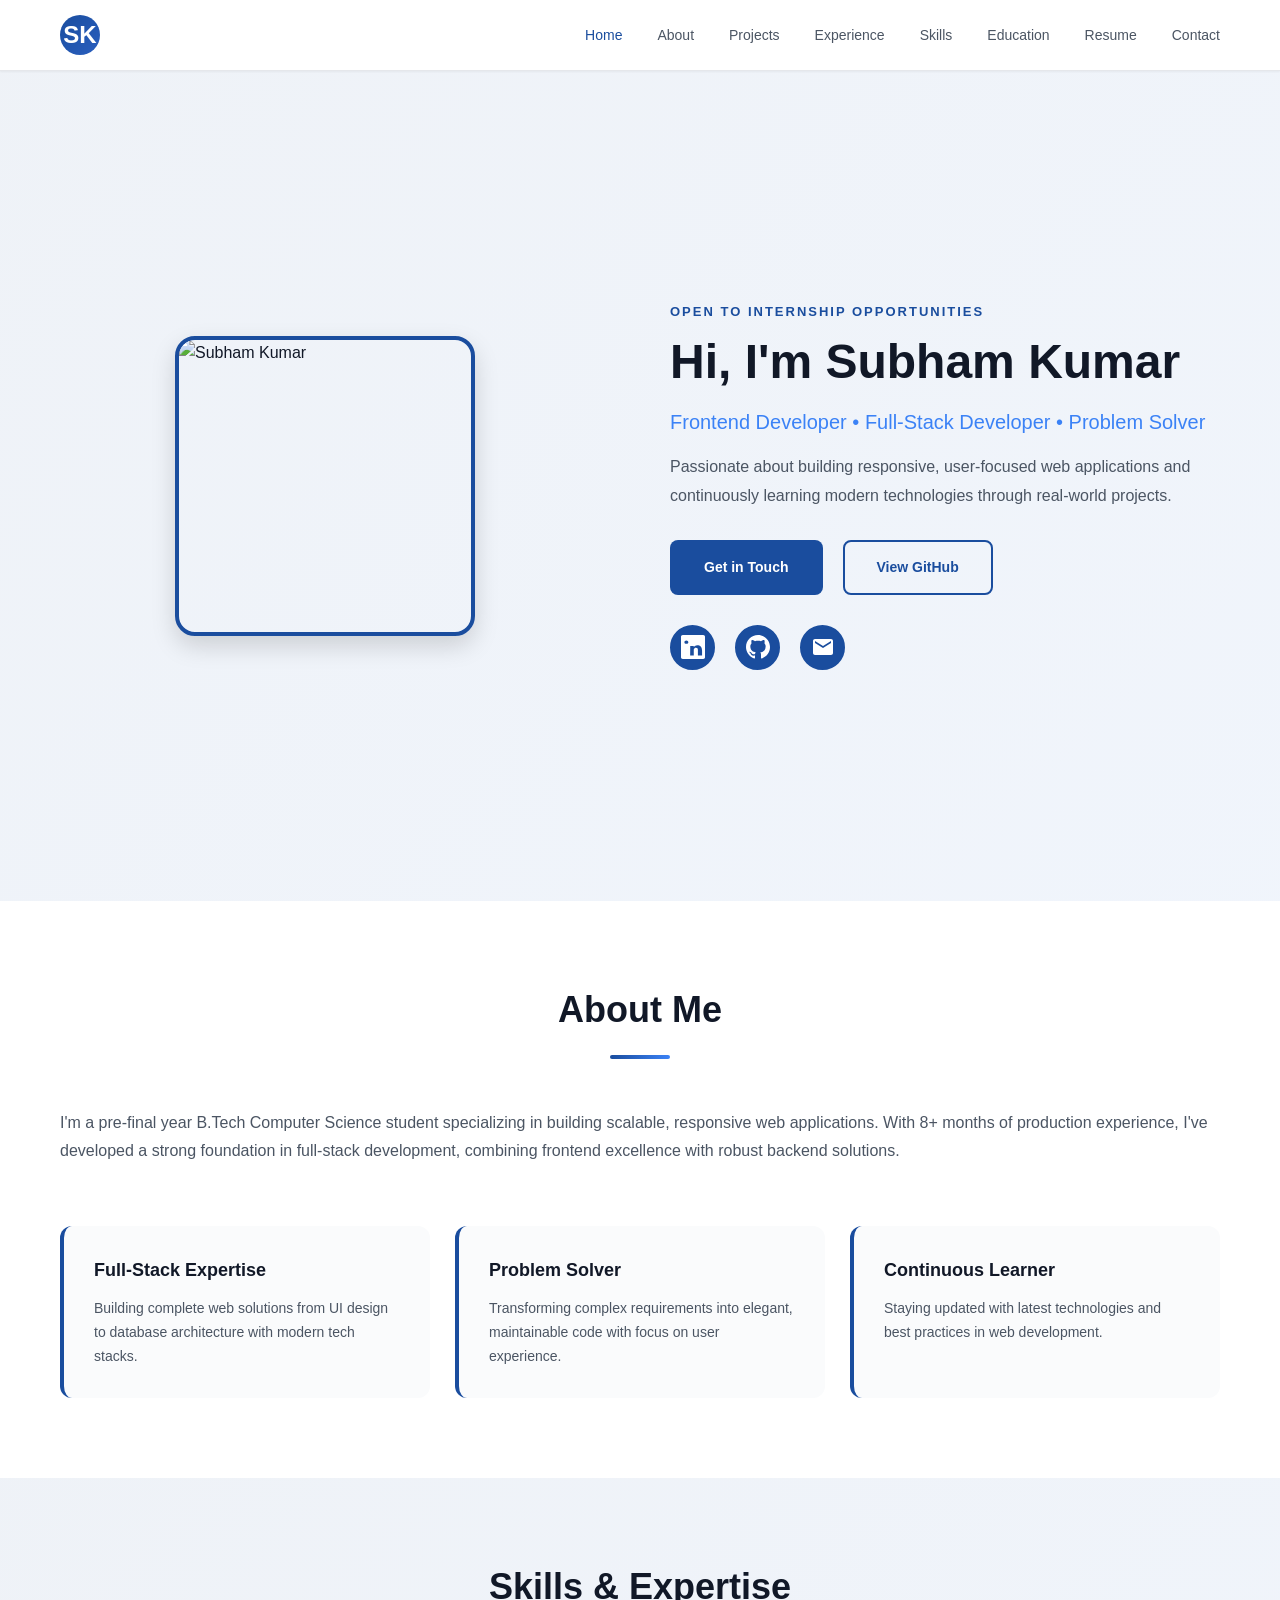
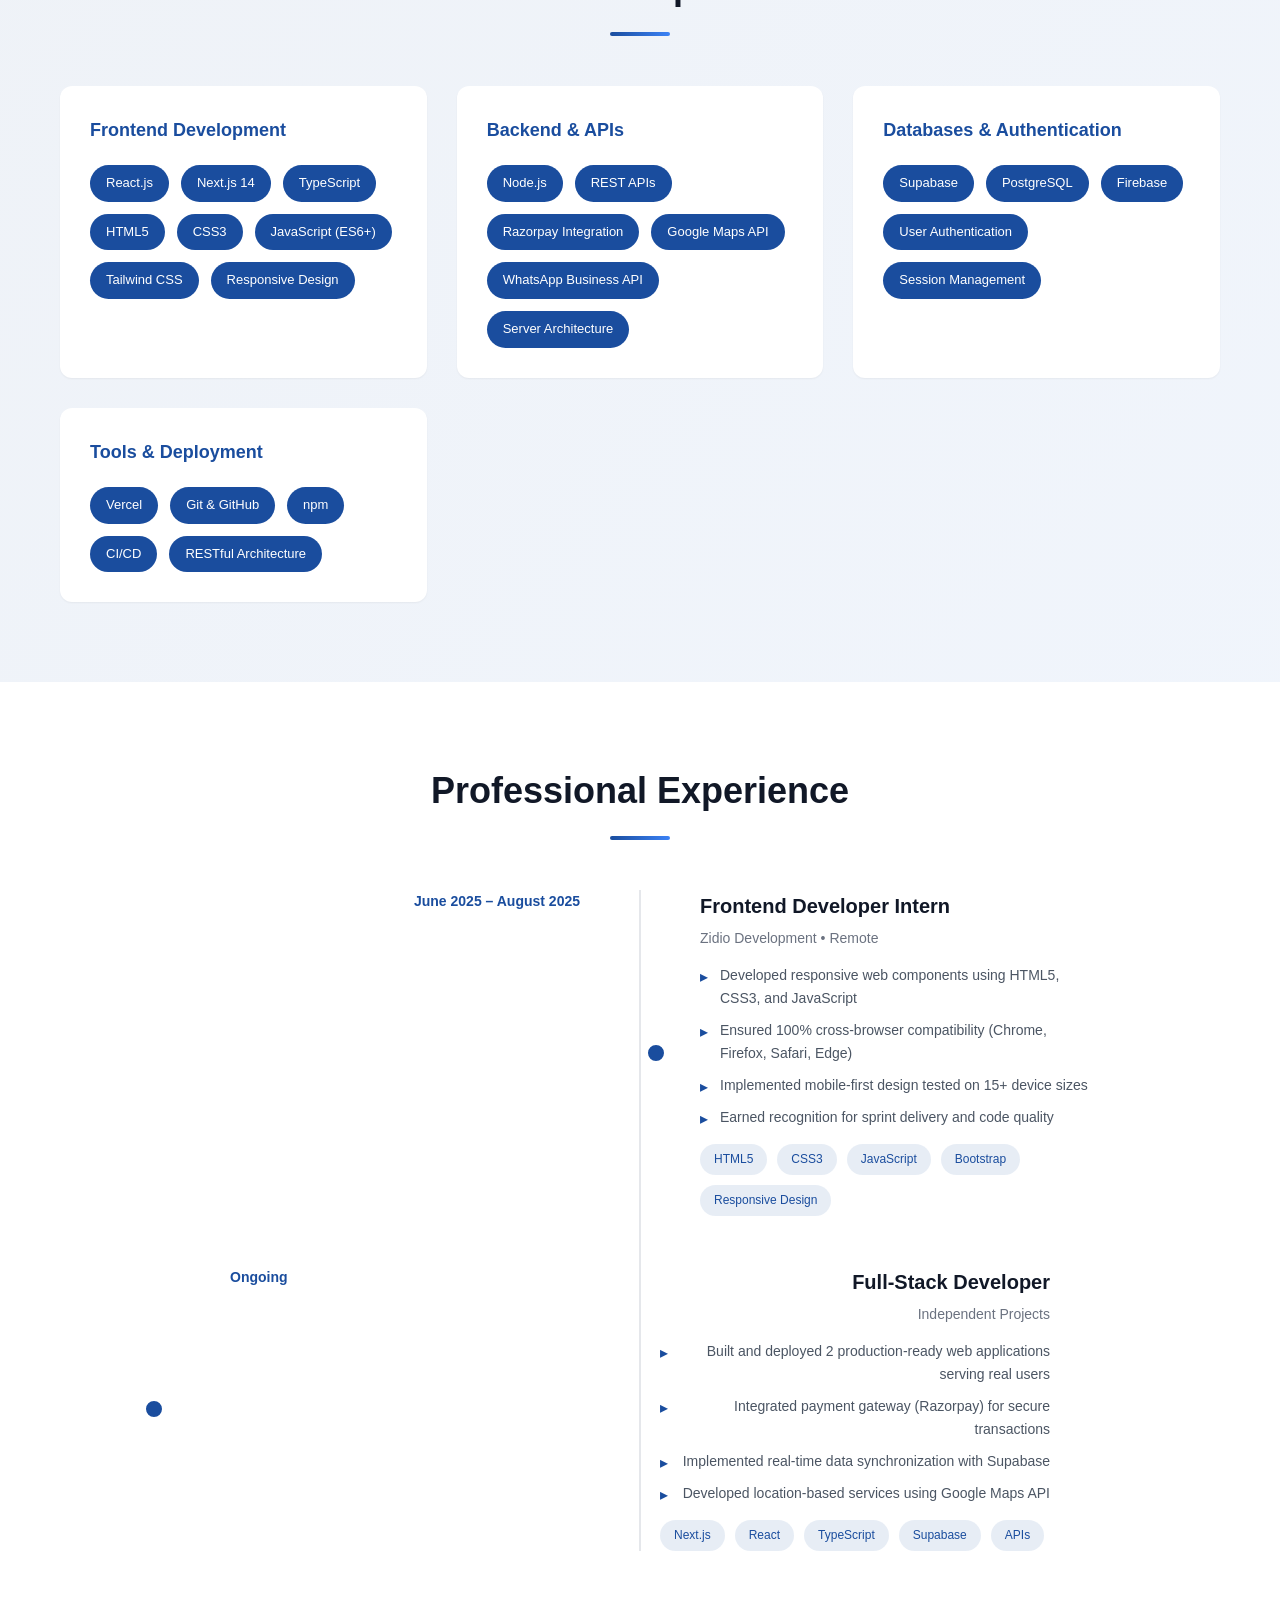
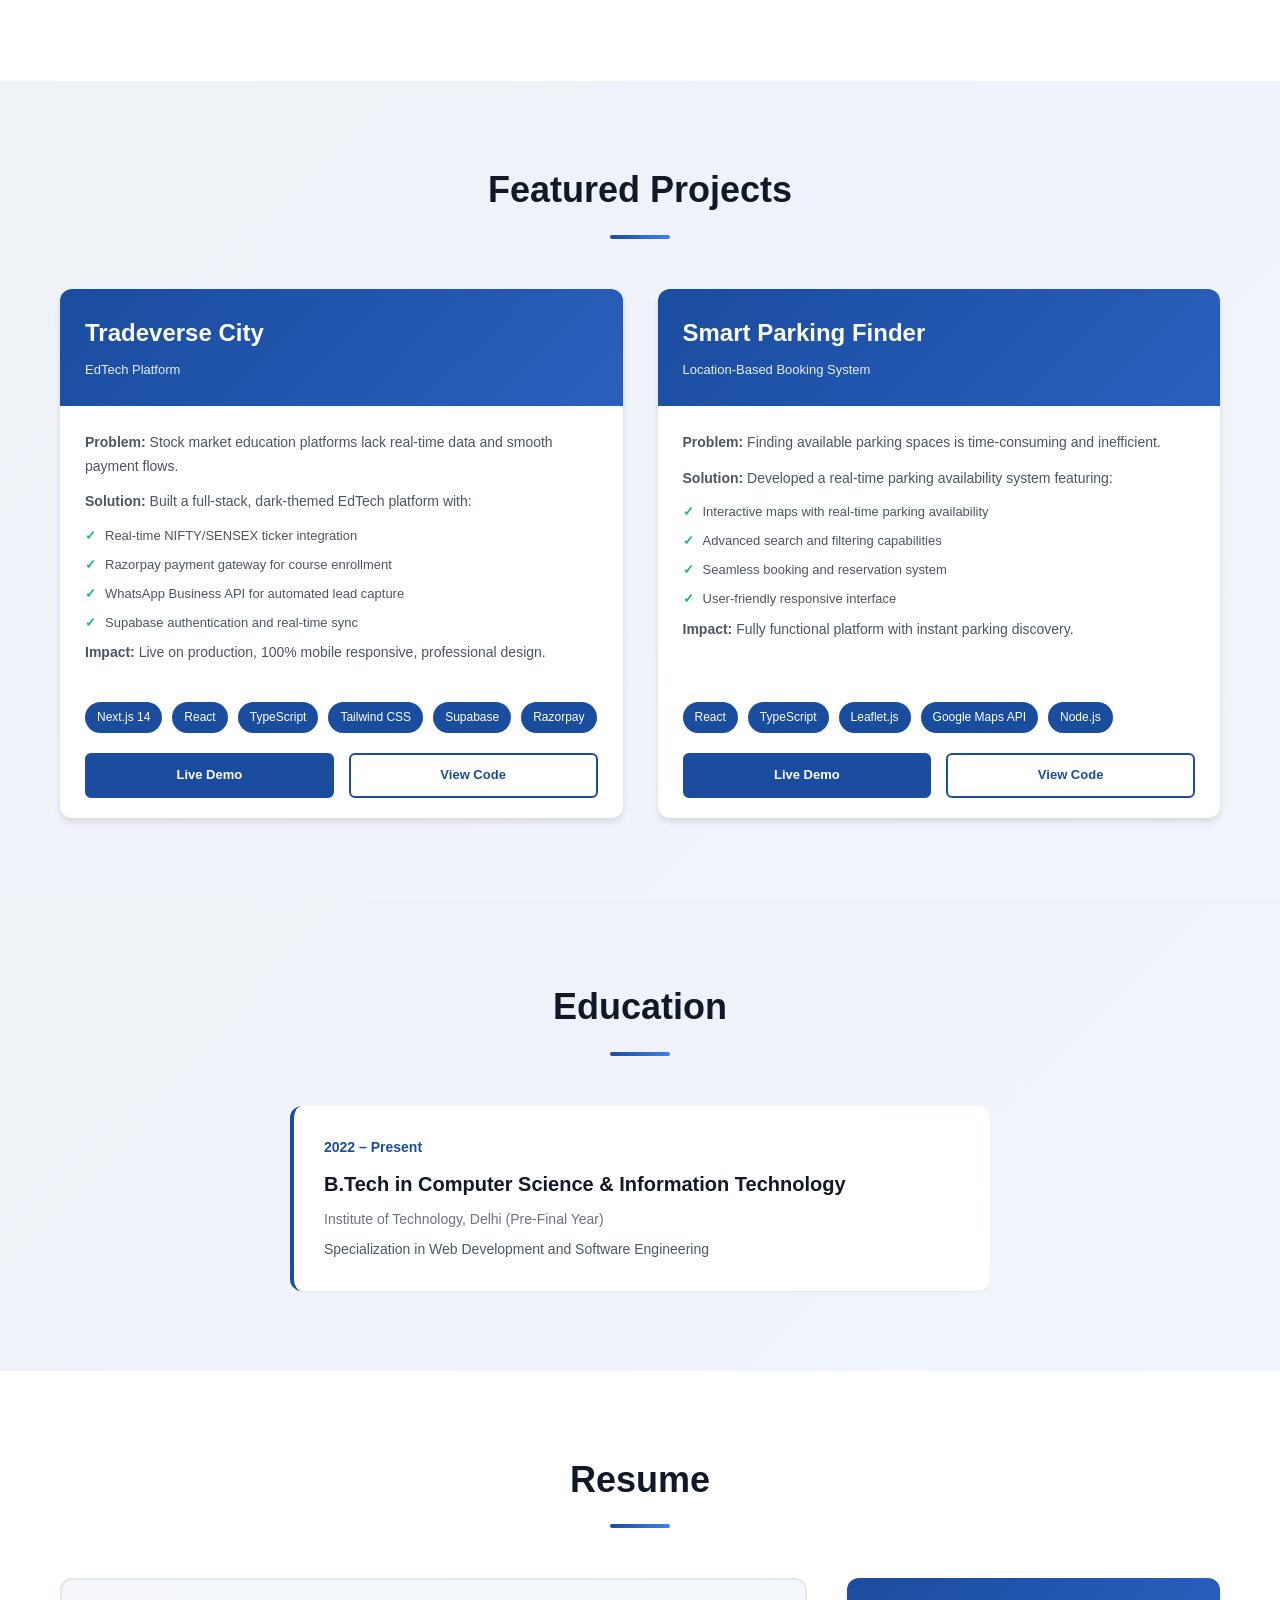
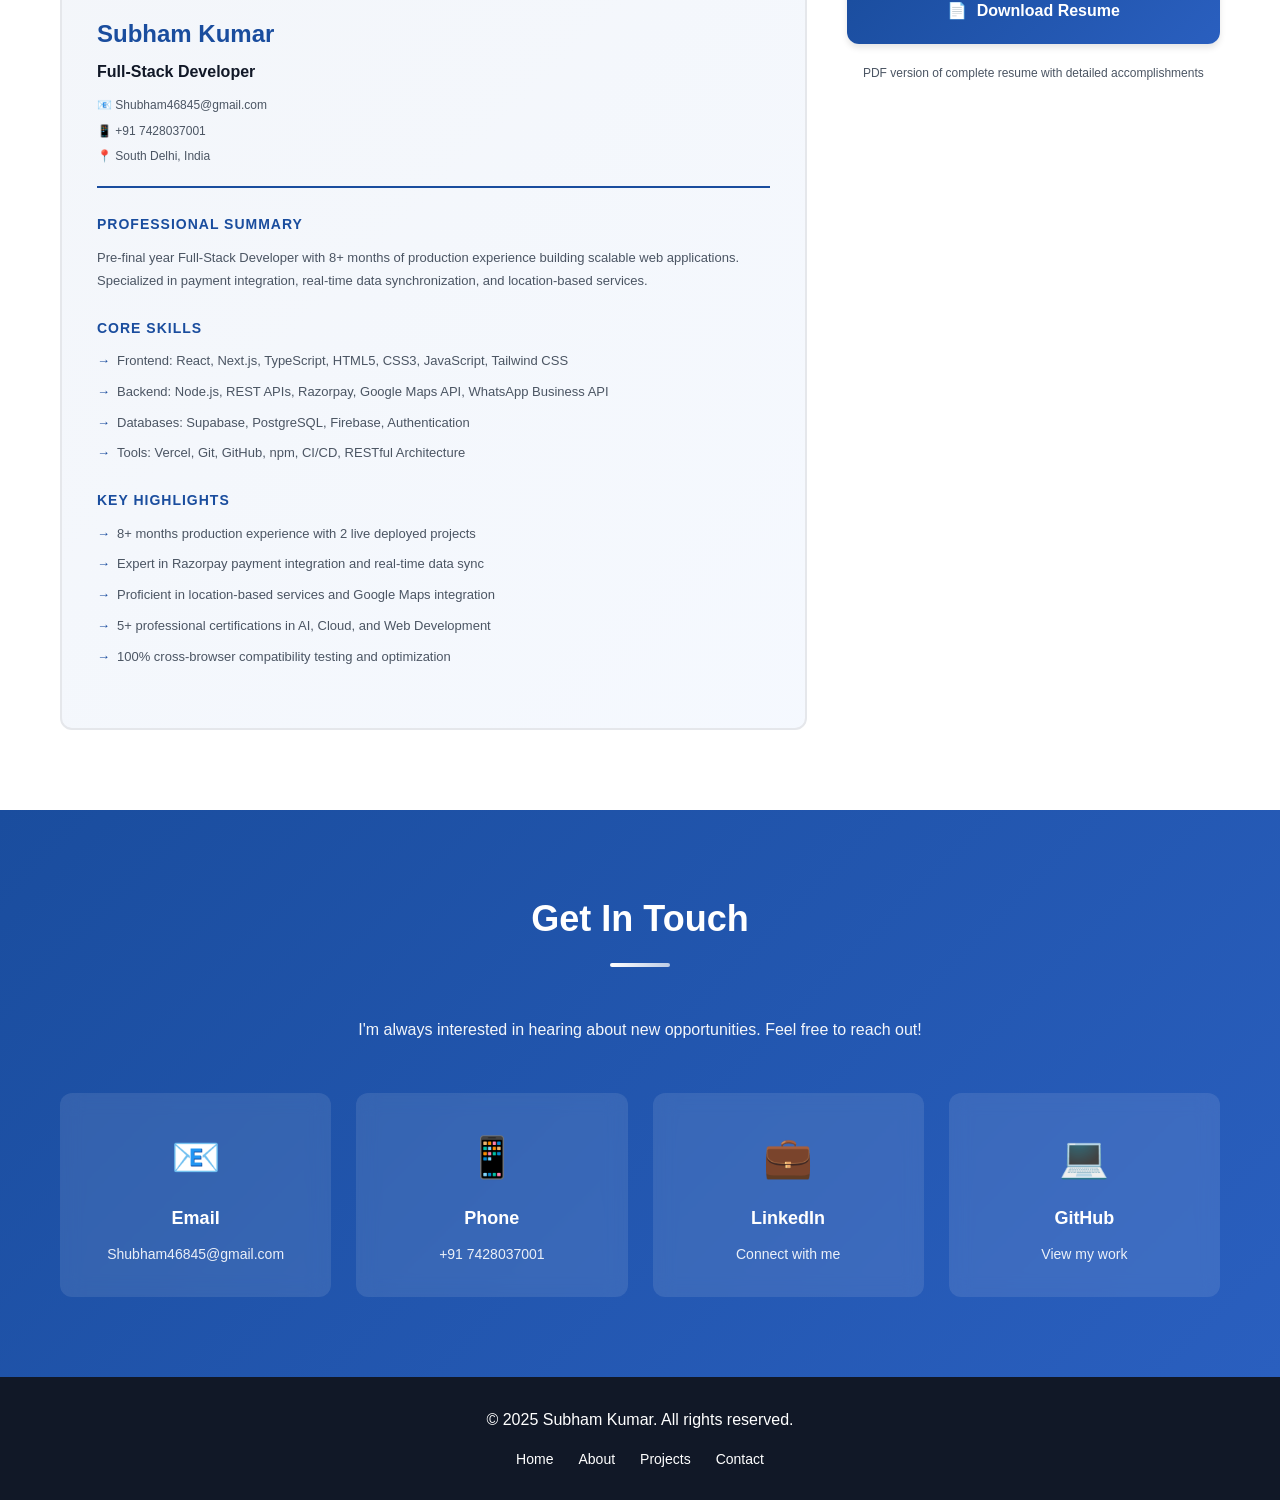
==== commit 15fd22f0: "refactor: rearrange navigation links and remove certifications section" ====
--- a/index.html
+++ b/index.html
@@ -23,10 +23,9 @@
             <ul class="nav-menu" id="navMenu">
                 <li><a href="#home" class="nav-link">Home</a></li>
                 <li><a href="#about" class="nav-link">About</a></li>
+                <li><a href="#projects" class="nav-link">Projects</a></li>
+                <li><a href="#experience" class="nav-link">Experience</a></li>
                 <li><a href="#skills" class="nav-link">Skills</a></li>
-                <li><a href="#experience" class="nav-link">Experience</a></li>
-                <li><a href="#projects" class="nav-link">Projects</a></li>
-                <li><a href="#certifications" class="nav-link">Certifications</a></li>
                 <li><a href="#education" class="nav-link">Education</a></li>
                 <li><a href="#resume" class="nav-link">Resume</a></li>
                 <li><a href="#contact" class="nav-link">Contact</a></li>
@@ -269,39 +268,6 @@
         </div>
     </section>
 
-    <!-- Certifications Section -->
-    <section id="certifications" class="certifications">
-        <div class="container">
-            <h2 class="section-title">Certifications & Awards</h2>
-            <div class="certifications-grid">
-                <div class="cert-card">
-                    <h4>Artificial Intelligence</h4>
-                    <p class="cert-issuer">Coursera</p>
-                </div>
-                <div class="cert-card">
-                    <h4>Cloud Computing Essentials</h4>
-                    <p class="cert-issuer">CloudSkills Academy</p>
-                </div>
-                <div class="cert-card">
-                    <h4>Web Development Bootcamp</h4>
-                    <p class="cert-issuer">Udemy</p>
-                </div>
-                <div class="cert-card">
-                    <h4>React Advanced Patterns</h4>
-                    <p class="cert-issuer">Coursera</p>
-                </div>
-                <div class="cert-card">
-                    <h4>Google Maps API Specialist</h4>
-                    <p class="cert-issuer">Google Developers</p>
-                </div>
-                <div class="cert-card">
-                    <h4>Full-Stack Development</h4>
-                    <p class="cert-issuer">Zidio Development</p>
-                </div>
-            </div>
-        </div>
-    </section>
-
     <!-- Education Section -->
     <section id="education" class="education">
         <div class="container">
--- a/styles.css
+++ b/styles.css
@@ -680,45 +680,6 @@
 }
 
 /* ============================
-   CERTIFICATIONS SECTION
-   ============================ */
-
-.certifications {
-    background-color: var(--surface);
-}
-
-.certifications-grid {
-    display: grid;
-    grid-template-columns: repeat(auto-fit, minmax(250px, 1fr));
-    gap: 25px;
-}
-
-.cert-card {
-    padding: 25px;
-    background: linear-gradient(135deg, var(--primary-color), var(--primary-light));
-    color: white;
-    border-radius: 12px;
-    text-align: center;
-    transition: var(--transition);
-    box-shadow: var(--shadow-md);
-}
-
-.cert-card:hover {
-    transform: translateY(-5px);
-    box-shadow: var(--shadow-lg);
-}
-
-.cert-card h4 {
-    font-size: 18px;
-    margin-bottom: 10px;
-}
-
-.cert-issuer {
-    font-size: 13px;
-    opacity: 0.9;
-}
-
-/* ============================
    EDUCATION SECTION
    ============================ */
 
@@ -1134,10 +1095,6 @@
         grid-template-columns: 1fr;
     }
 
-    .certifications-grid {
-        grid-template-columns: 1fr;
-    }
-
     .resume-preview {
         padding: 20px;
     }
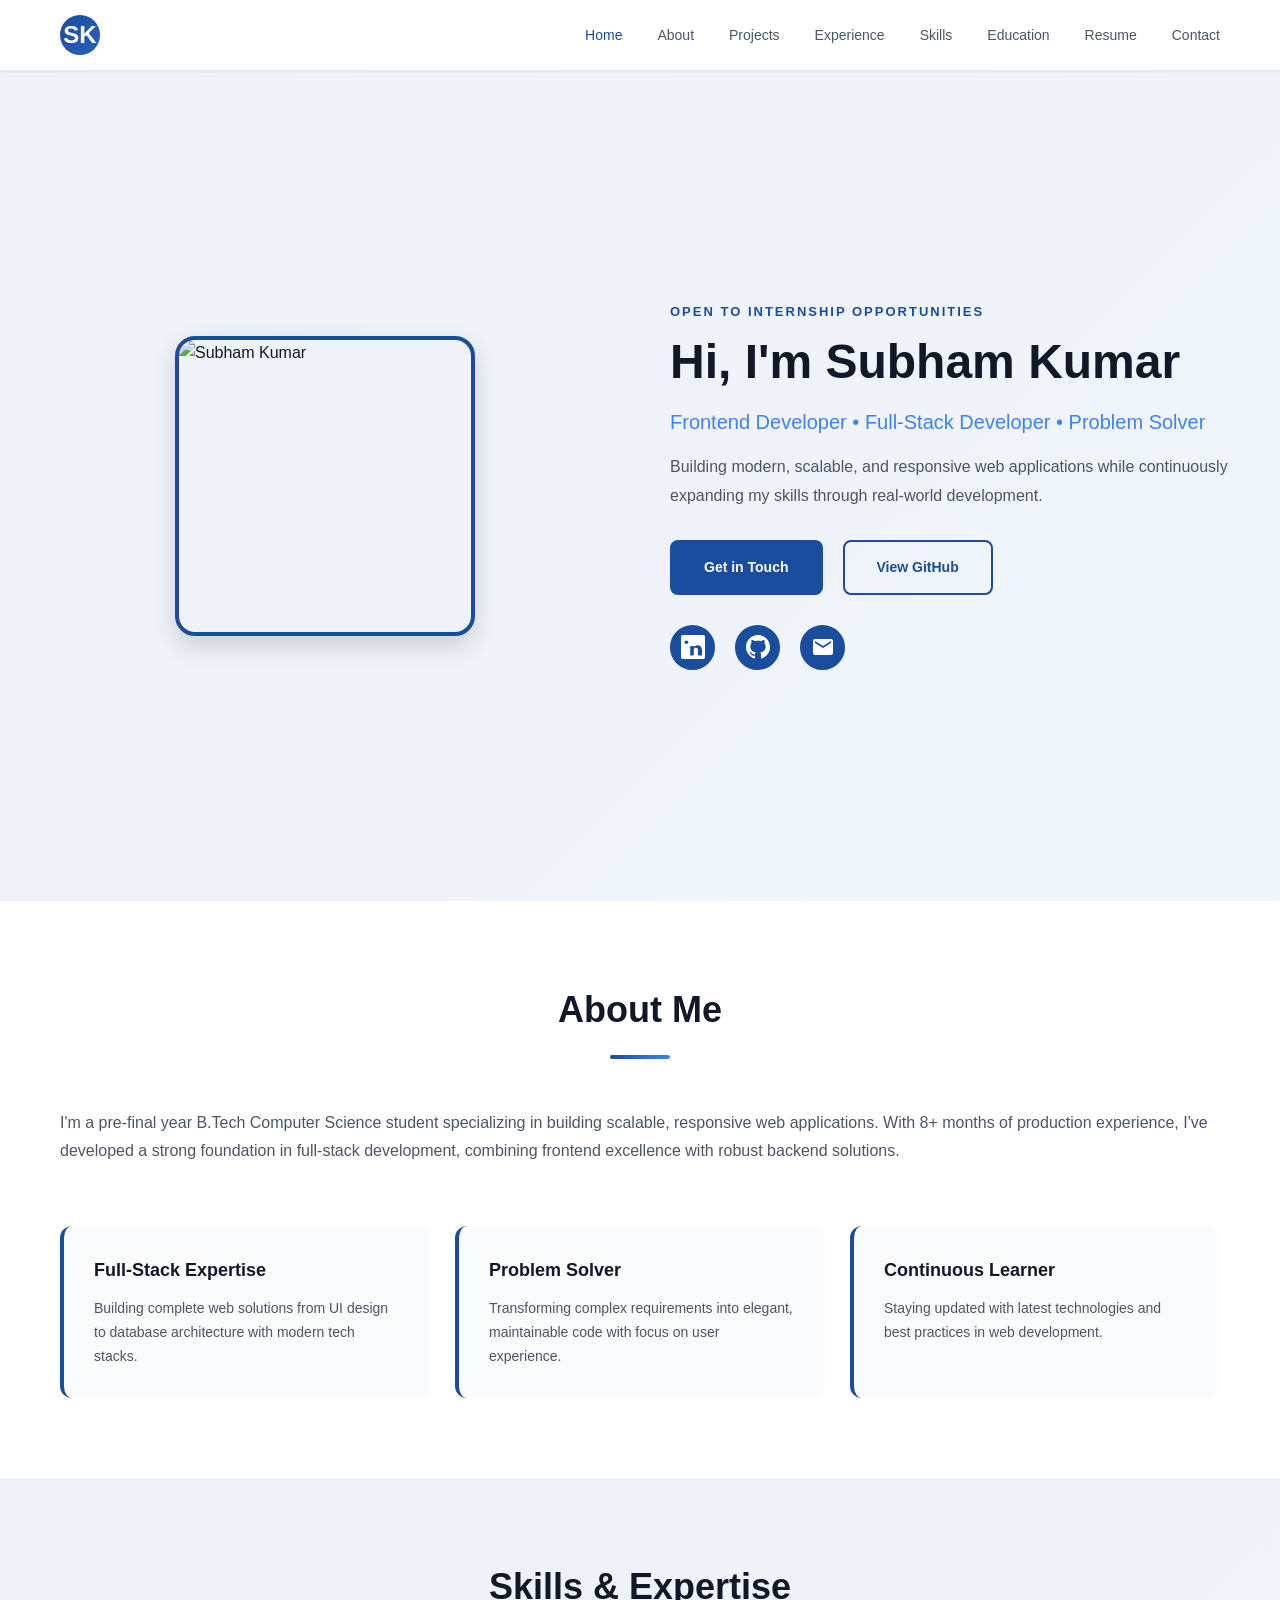
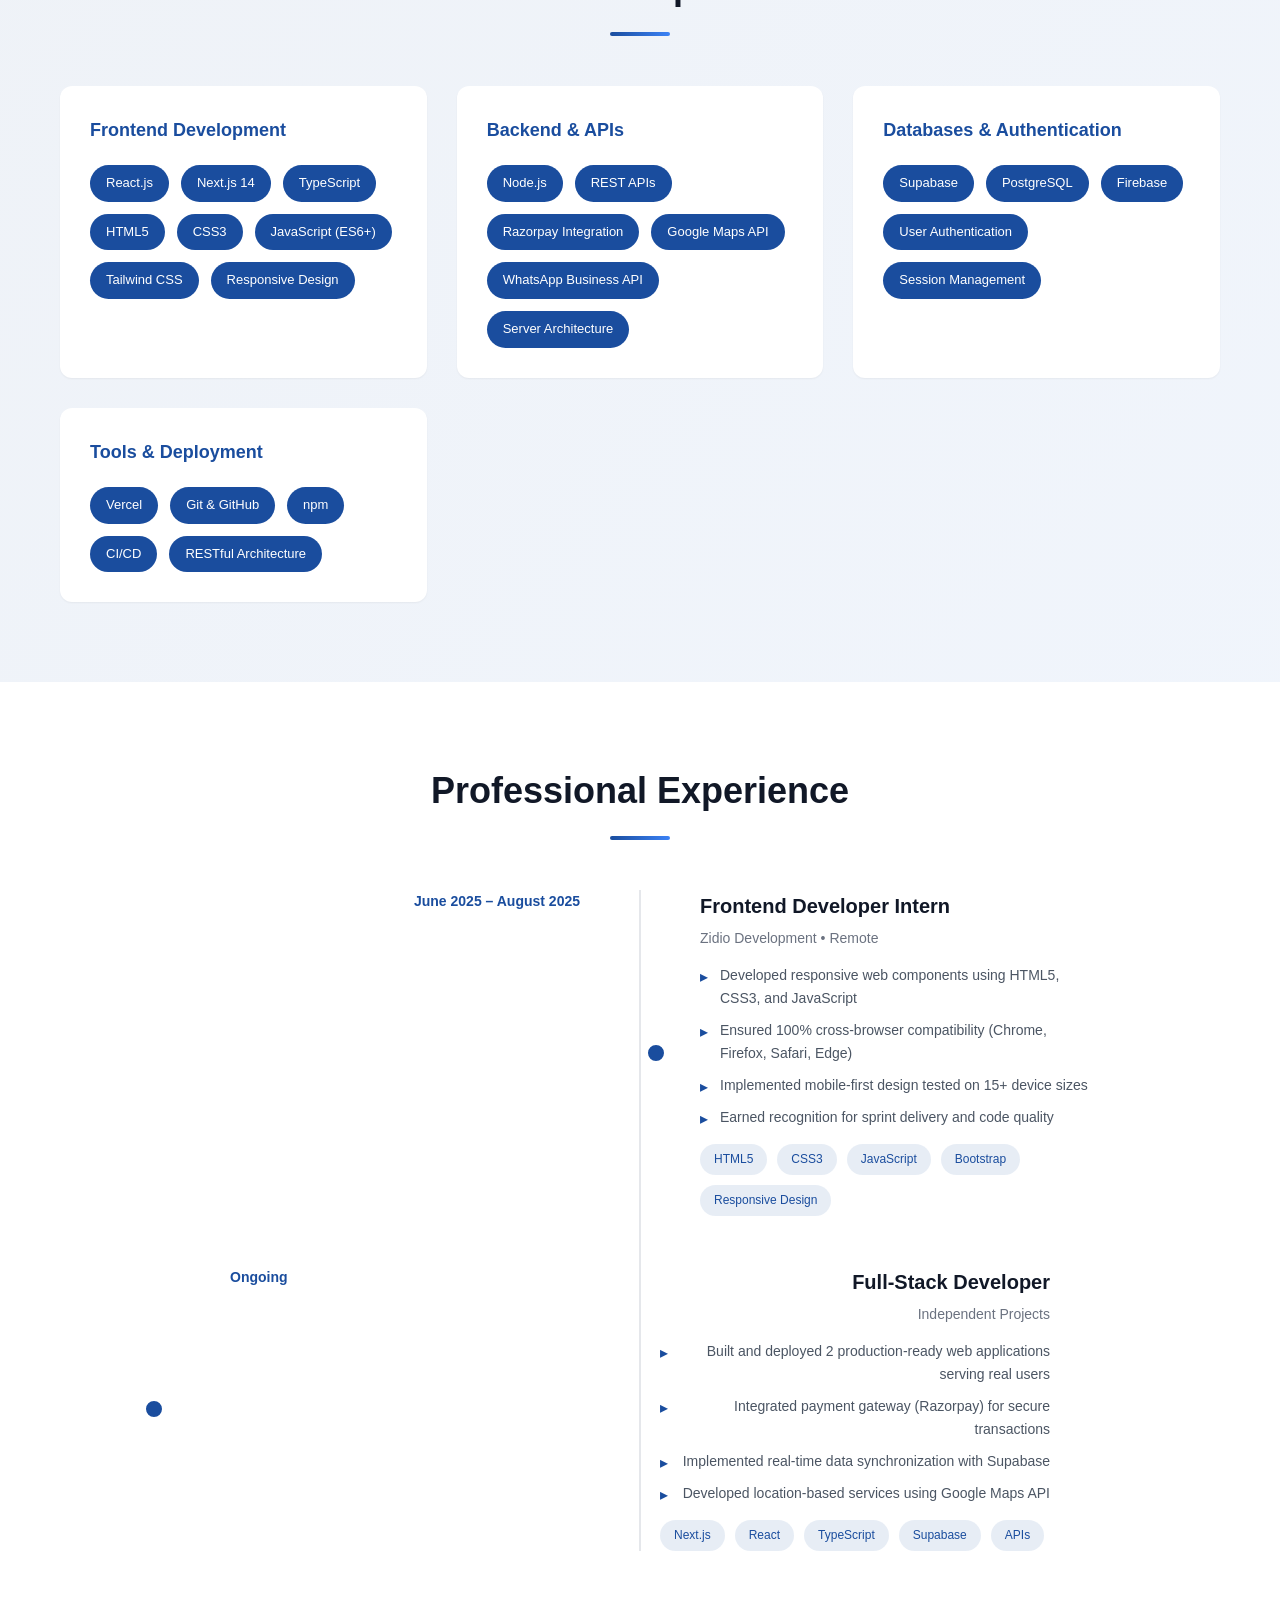
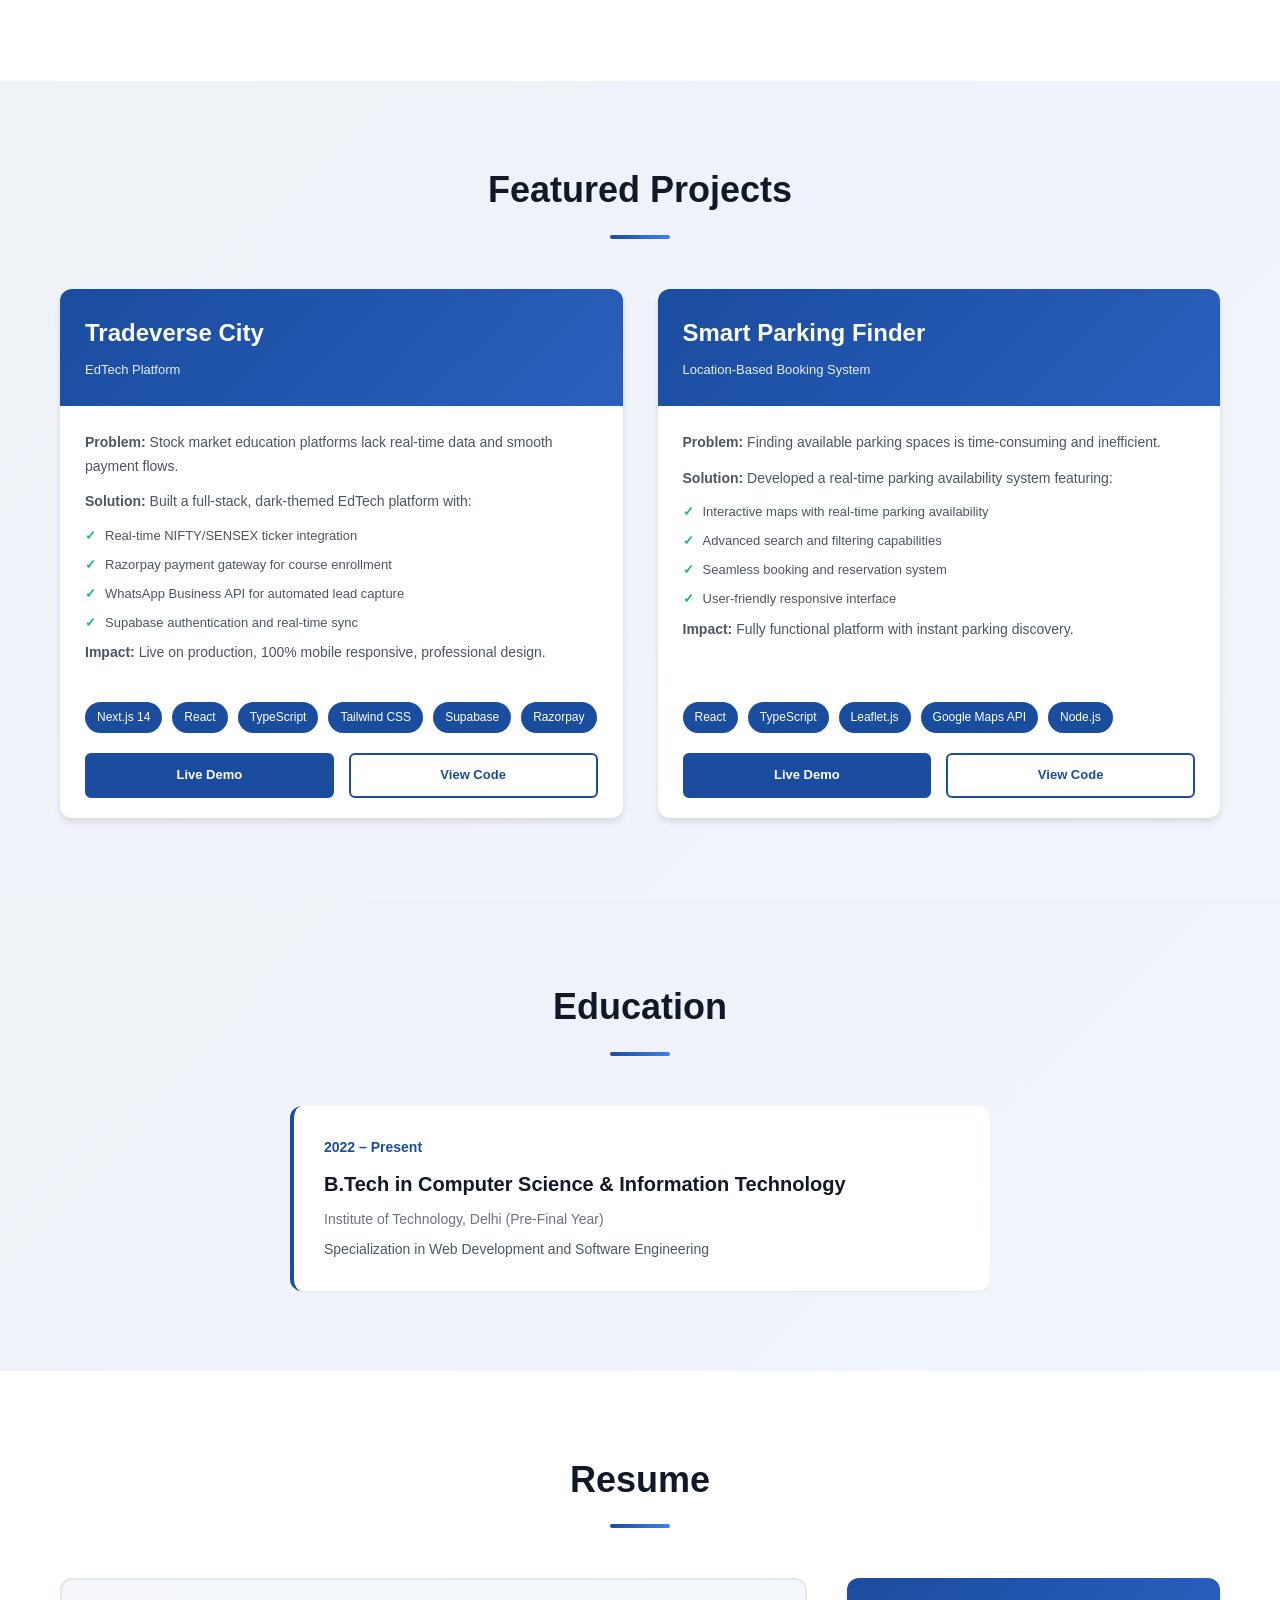
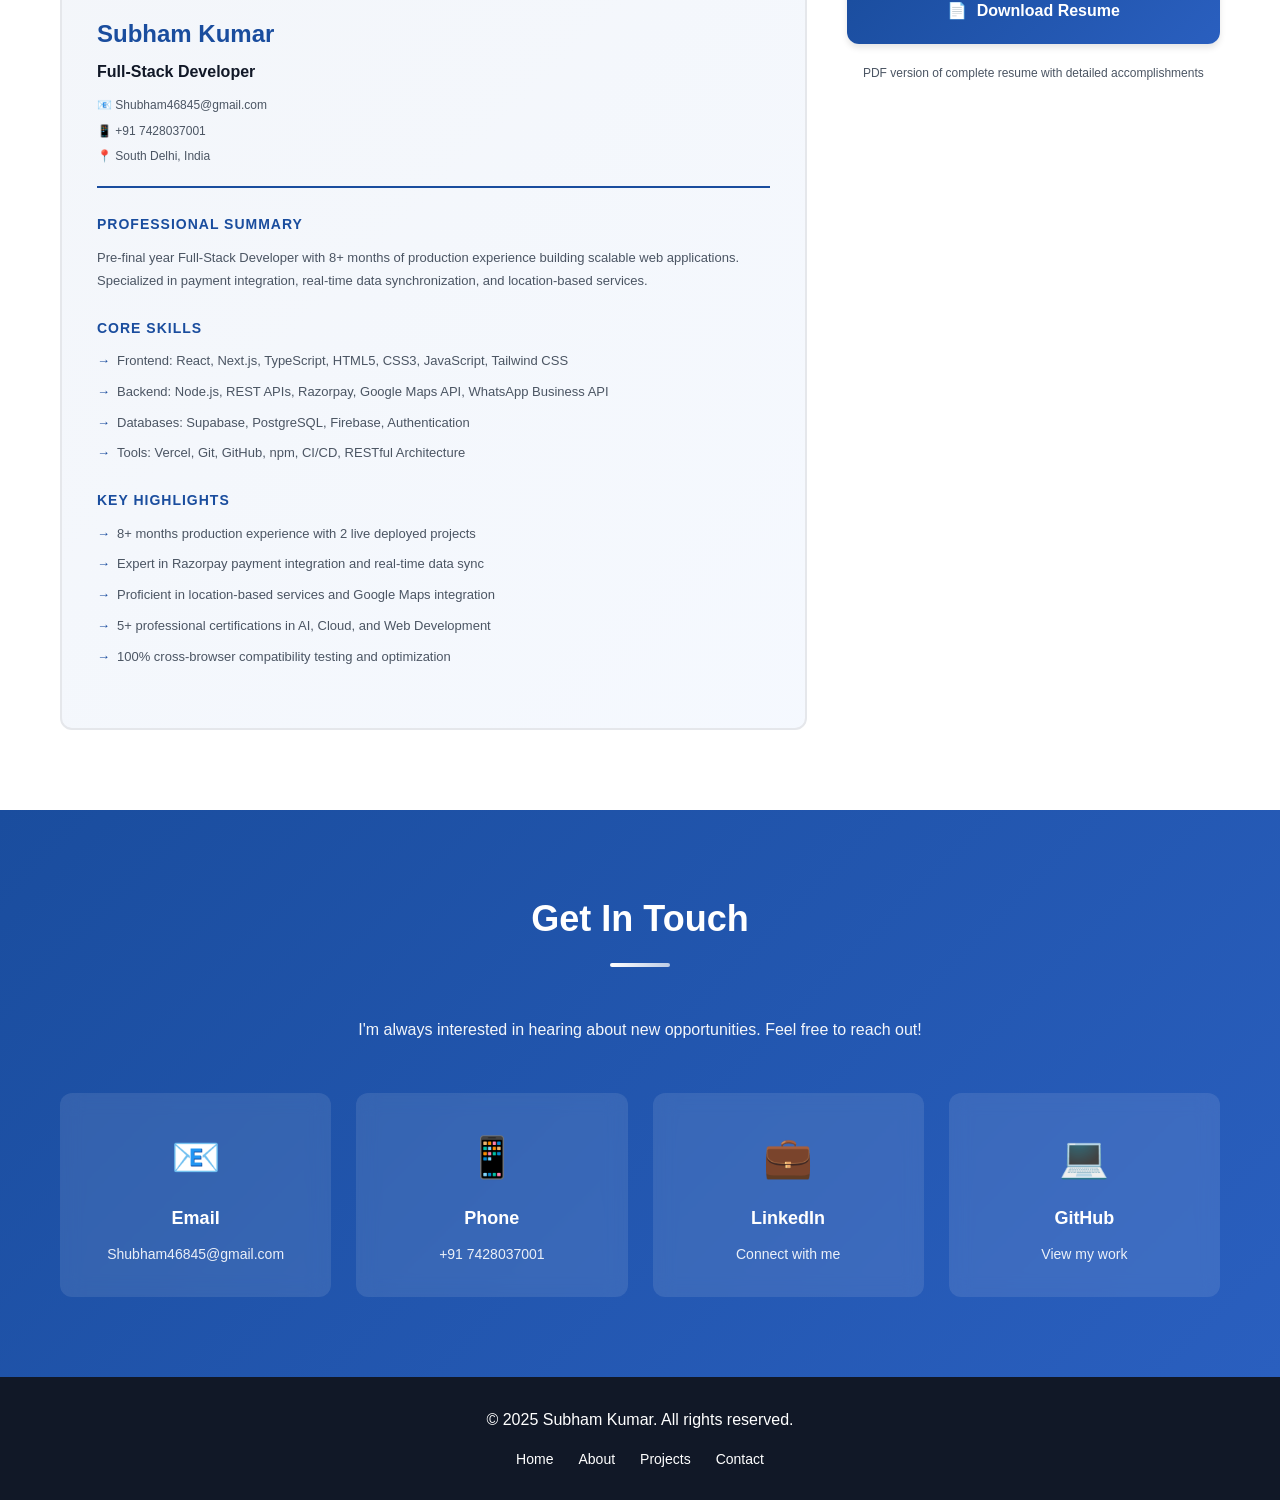
==== commit 8fb6a40f: "feat: update hero section passion statement for clarity" ====
--- a/index.html
+++ b/index.html
@@ -43,7 +43,7 @@
                 <p class="hero-subtitle">OPEN TO INTERNSHIP OPPORTUNITIES</p>
                 <h1 class="hero-title">Hi, I'm Subham Kumar</h1>
                 <p class="hero-description">Frontend Developer • Full-Stack Developer • Problem Solver</p>
-                <p class="hero-passion">Passionate about building responsive, user-focused web applications and continuously learning modern technologies through real-world projects.</p>
+                <p class="hero-passion">Building modern, scalable, and responsive web applications while continuously expanding my skills through real-world development.</p>
                 <div class="hero-cta">
                     <a href="#contact" class="btn btn-primary">Get in Touch</a>
                     <a href="https://github.com/shubham03kumar18-coder" target="_blank" class="btn btn-secondary">View GitHub</a>
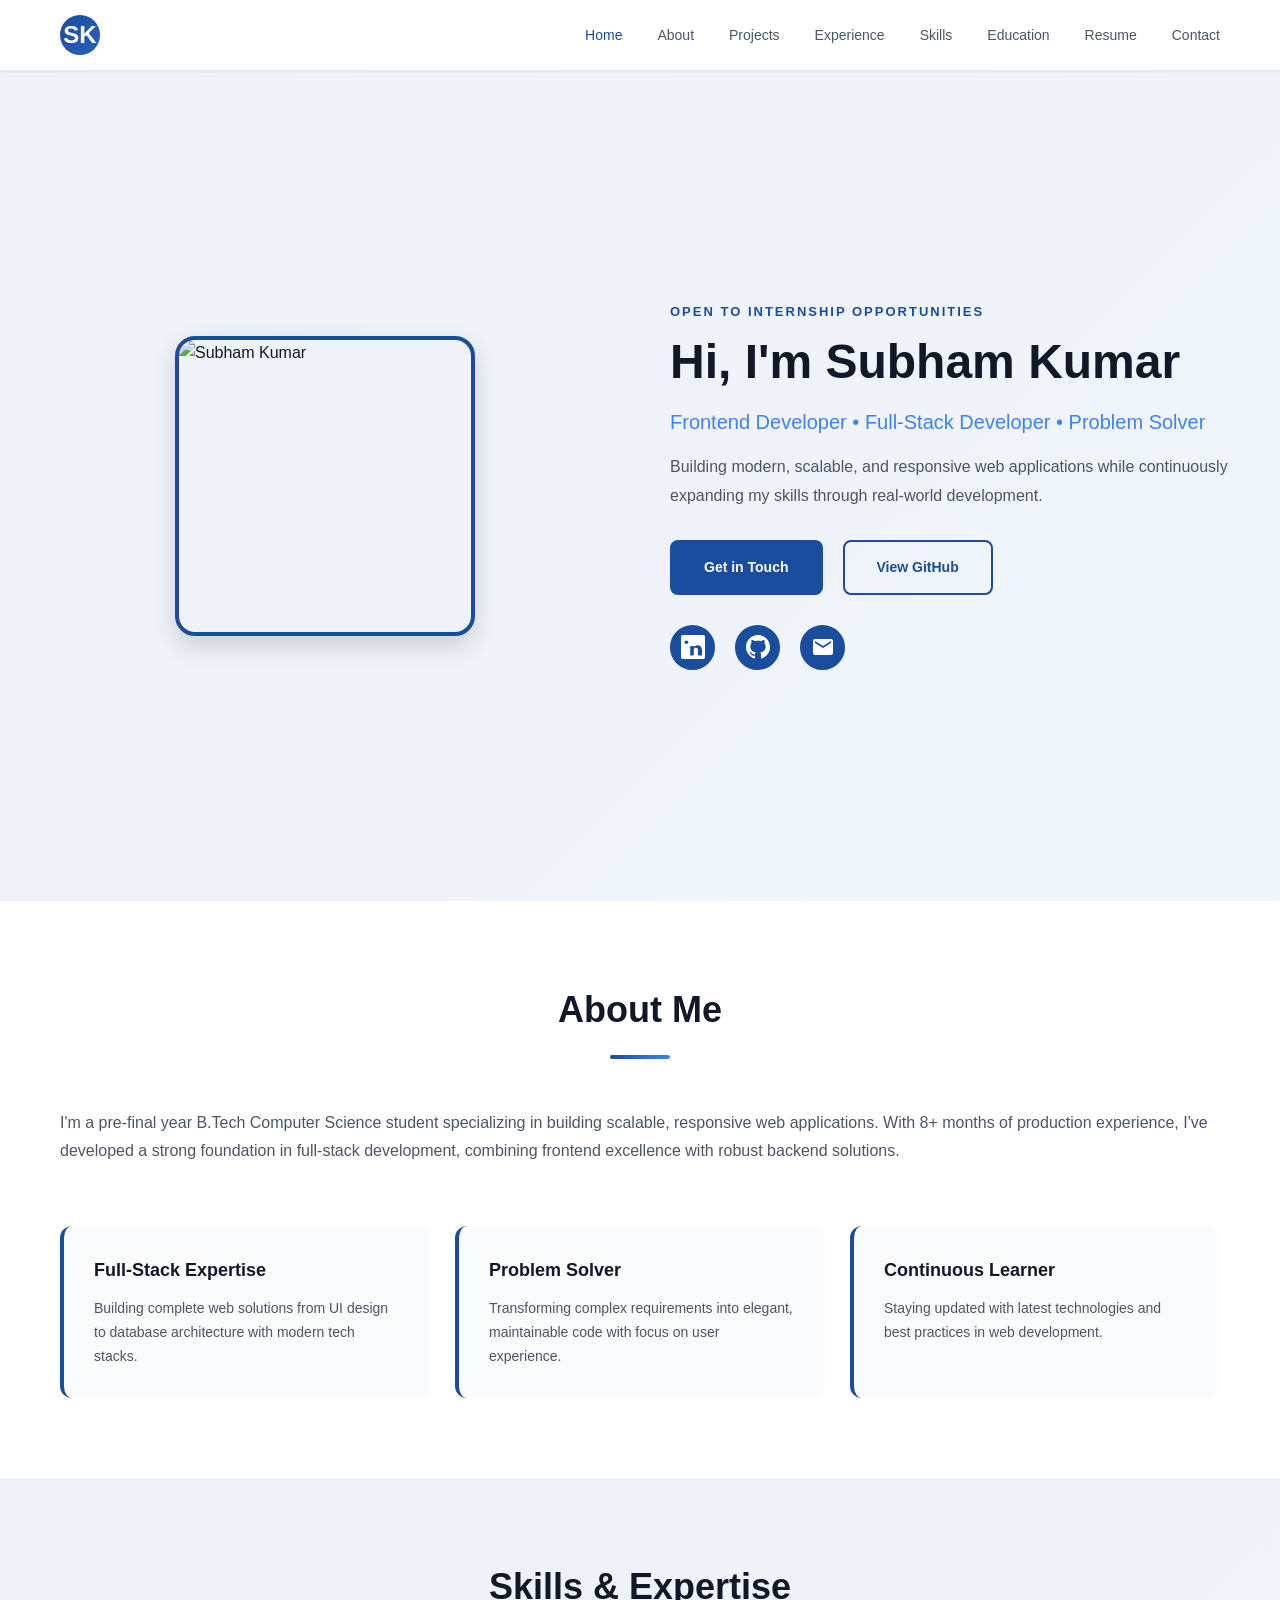
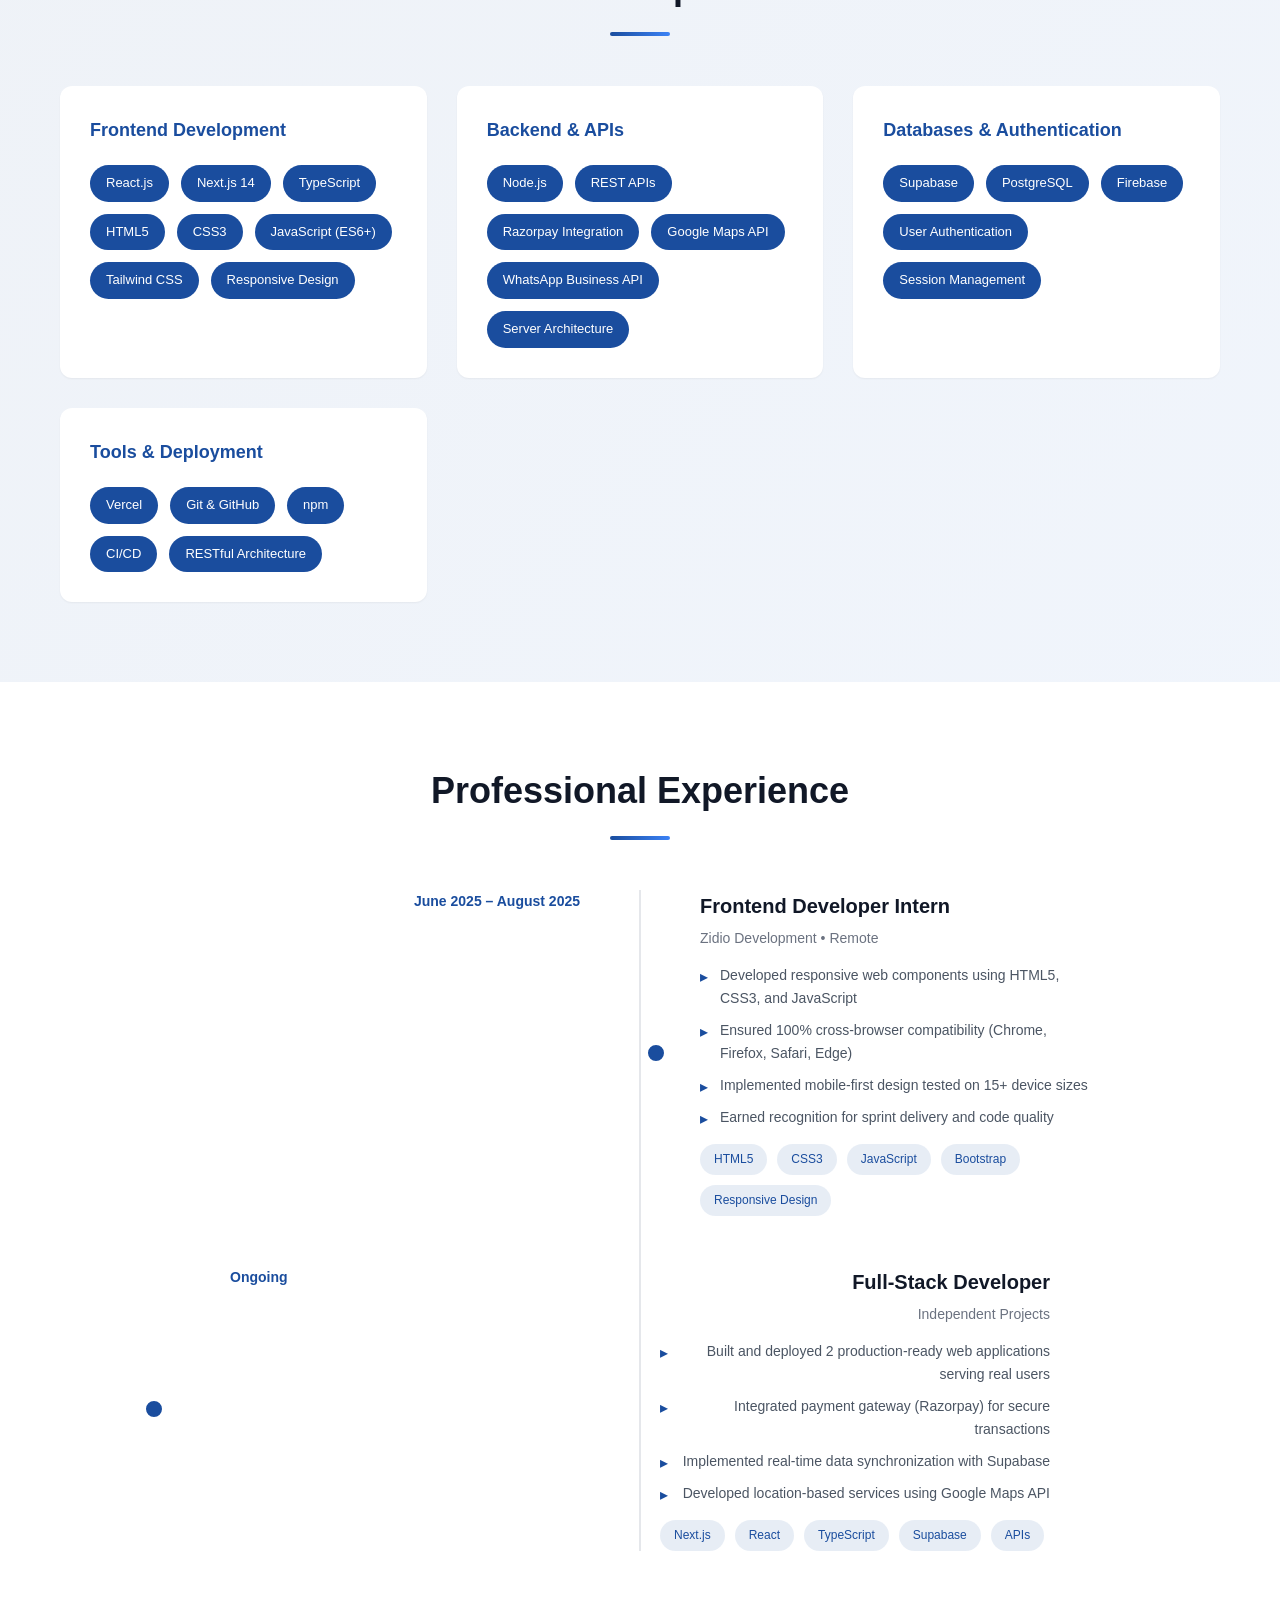
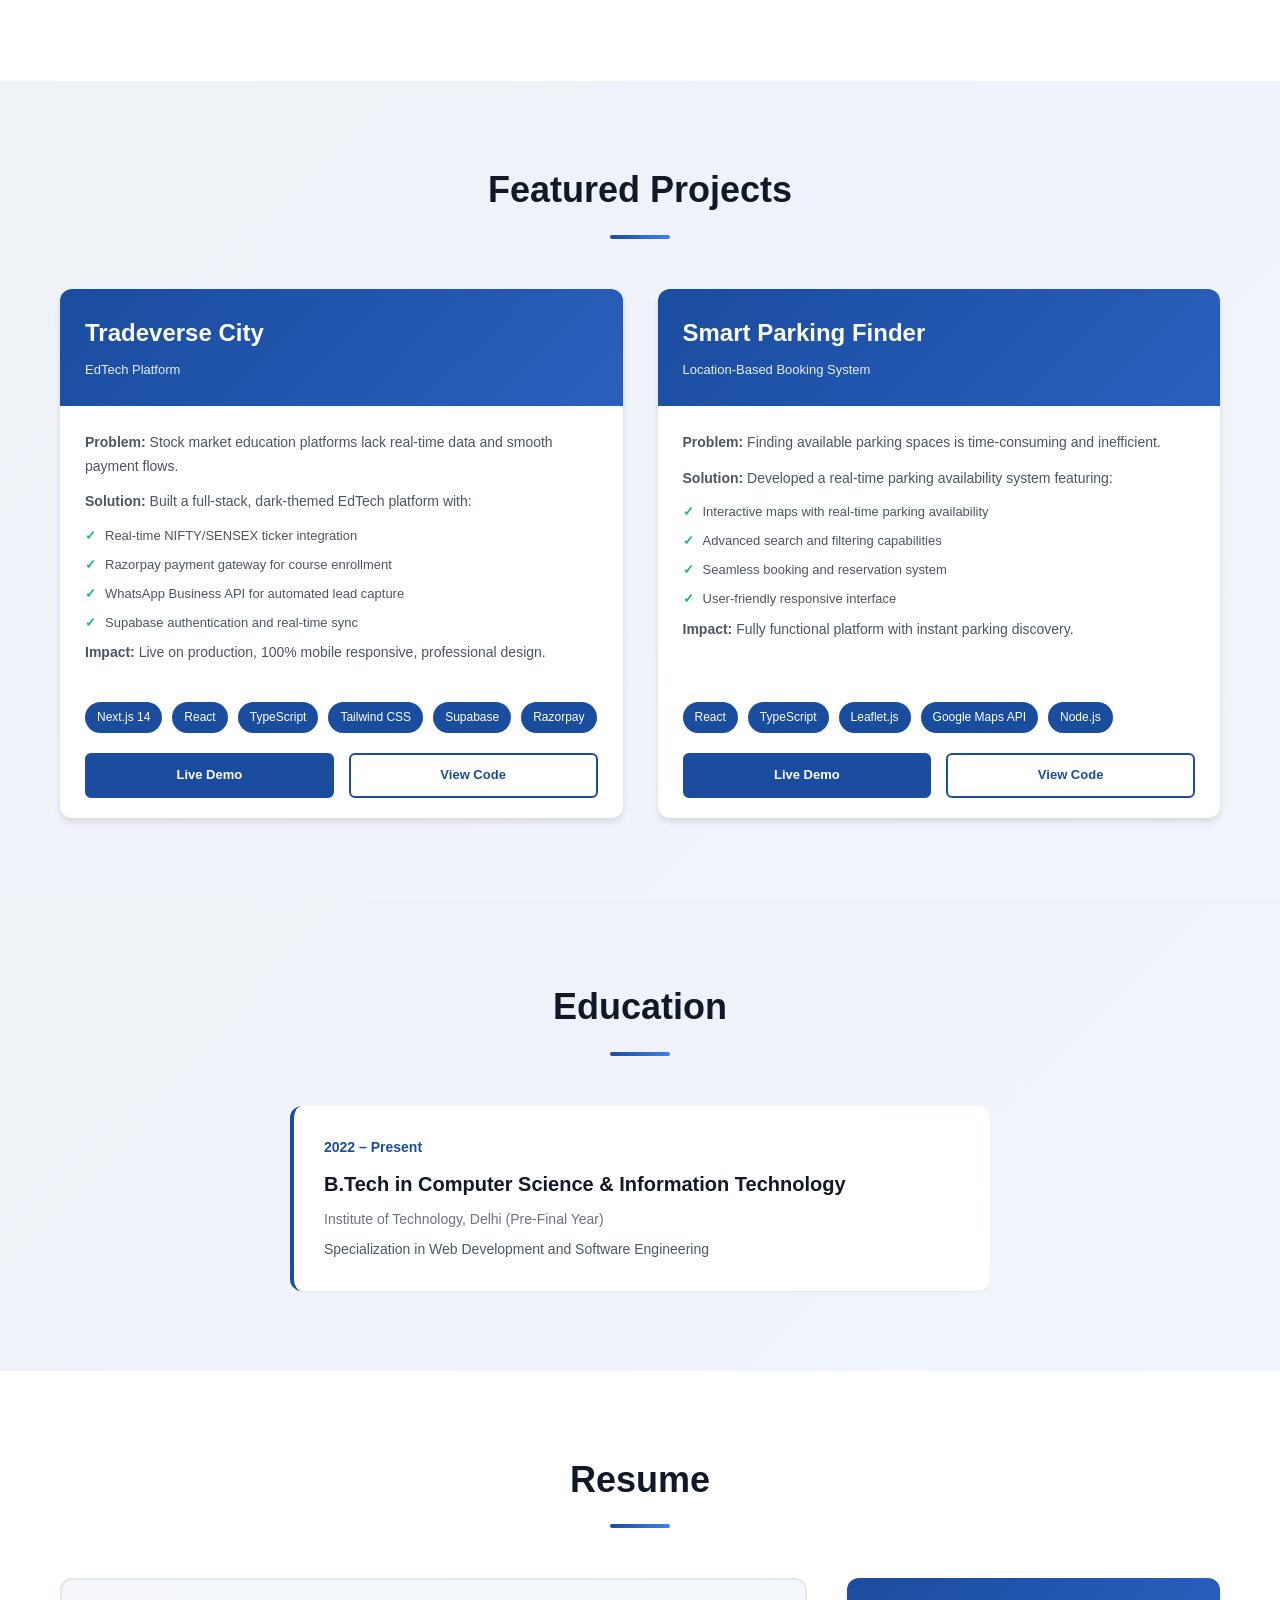
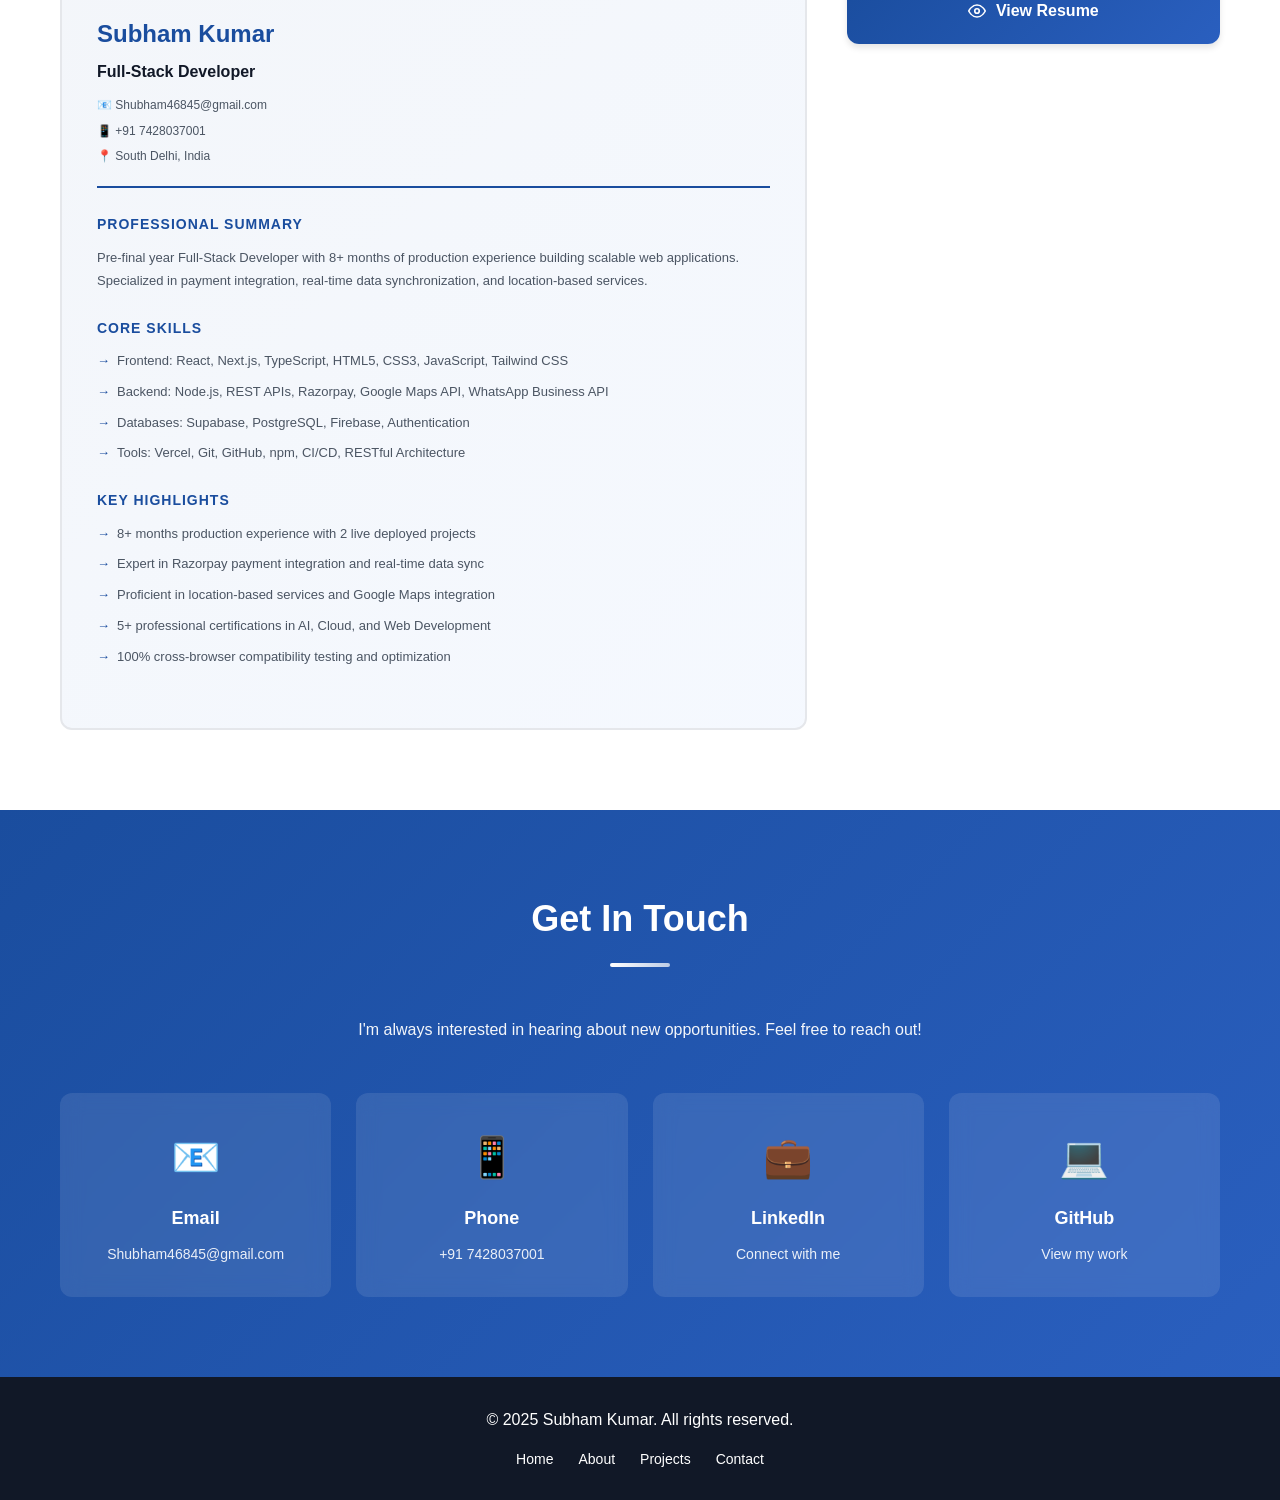
==== commit 551033b2: "feat: update resume link to open in new tab and add SVG icon" ====
--- a/index.html
+++ b/index.html
@@ -329,10 +329,10 @@
                 </div>
 
                 <div class="resume-download">
-                    <a href="user_read_only_context/text_attachments/Subham_Kumar_Web_Developer_Resume-qjuNX.pdf" download class="download-btn">
-                        <span>📄</span> Download Resume
-                    </a>
-                    <p class="download-note">PDF version of complete resume with detailed accomplishments</p>
+                    <a href="Subham_Kumar_Resume.pdf" target="_blank" rel="noopener noreferrer" class="download-btn">
+                        <svg width="18" height="18" viewBox="0 0 24 24" fill="none" stroke="currentColor" stroke-width="2.2" stroke-linecap="round" stroke-linejoin="round" aria-hidden="true"><path d="M1 12s4-8 11-8 11 8 11 8-4 8-11 8-11-8-11-8z"/><circle cx="12" cy="12" r="3"/></svg>
+                        View Resume
+                    </a>
                 </div>
             </div>
         </div>
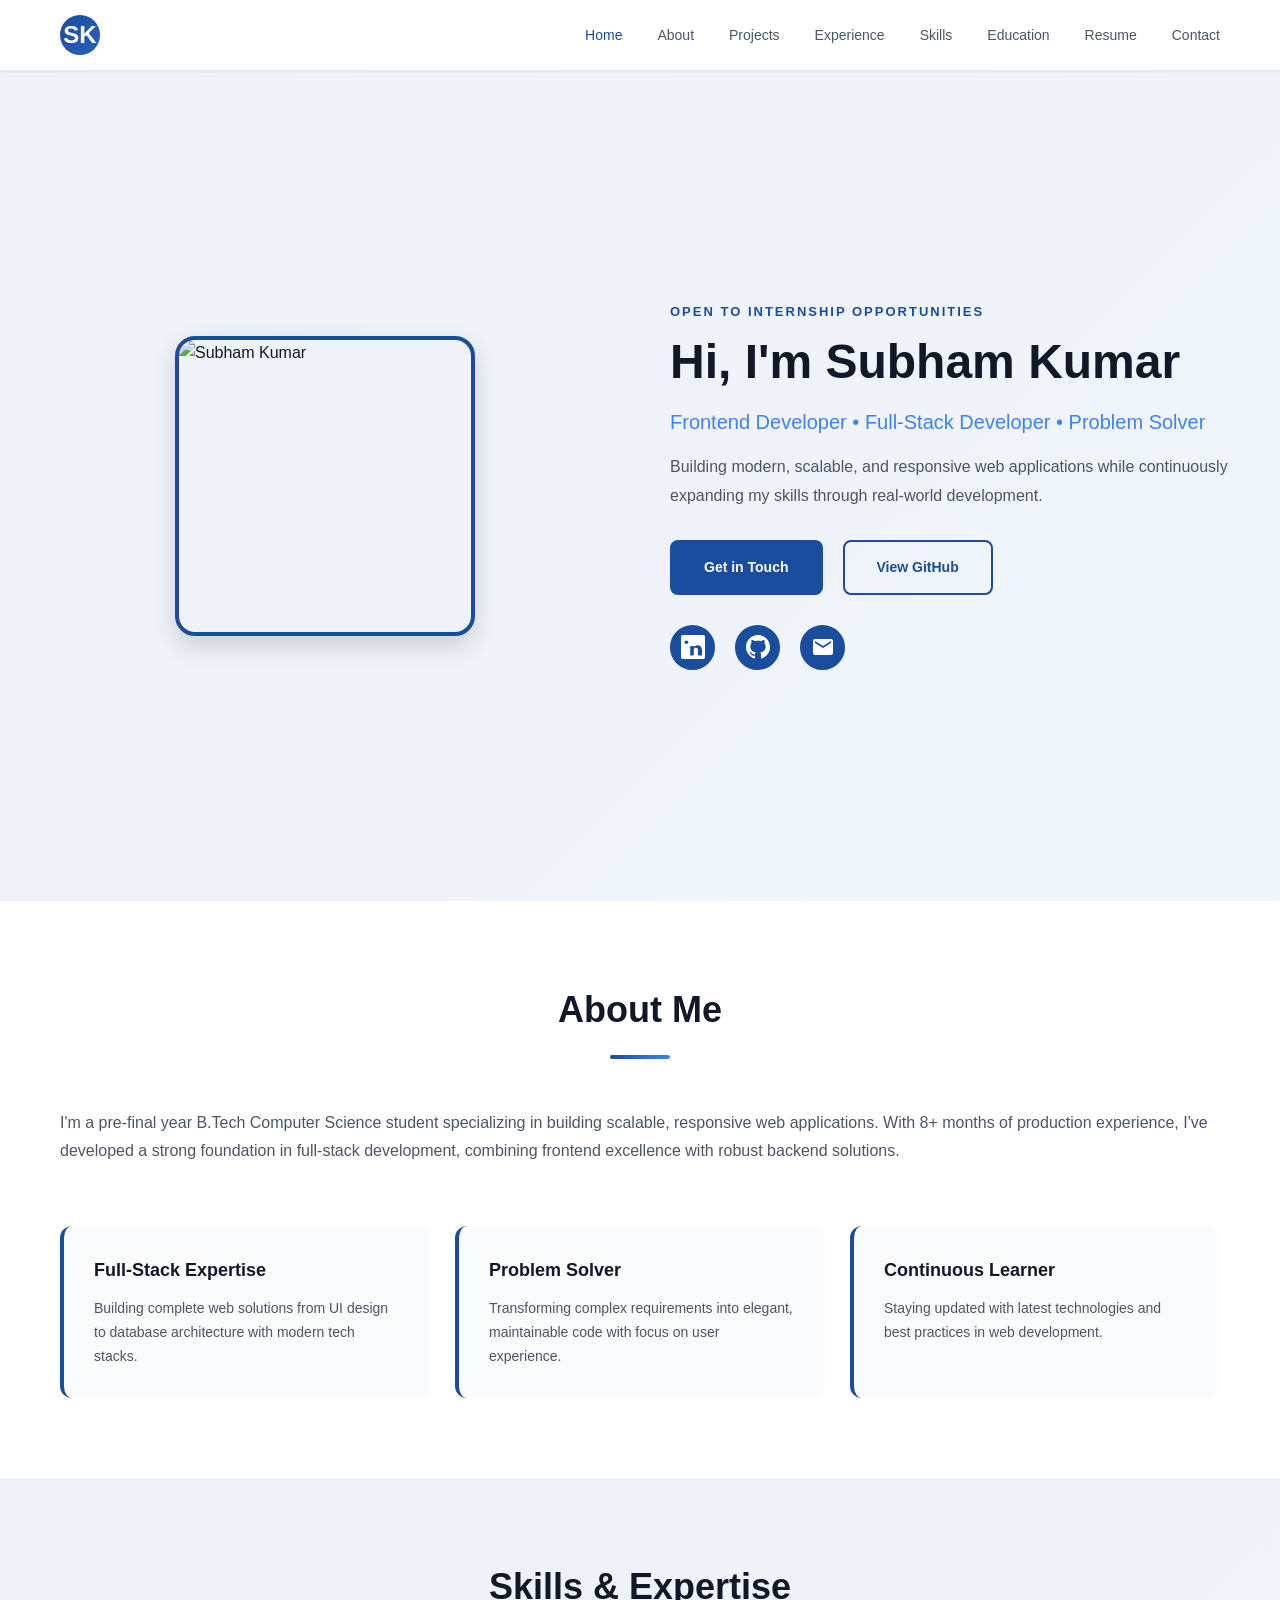
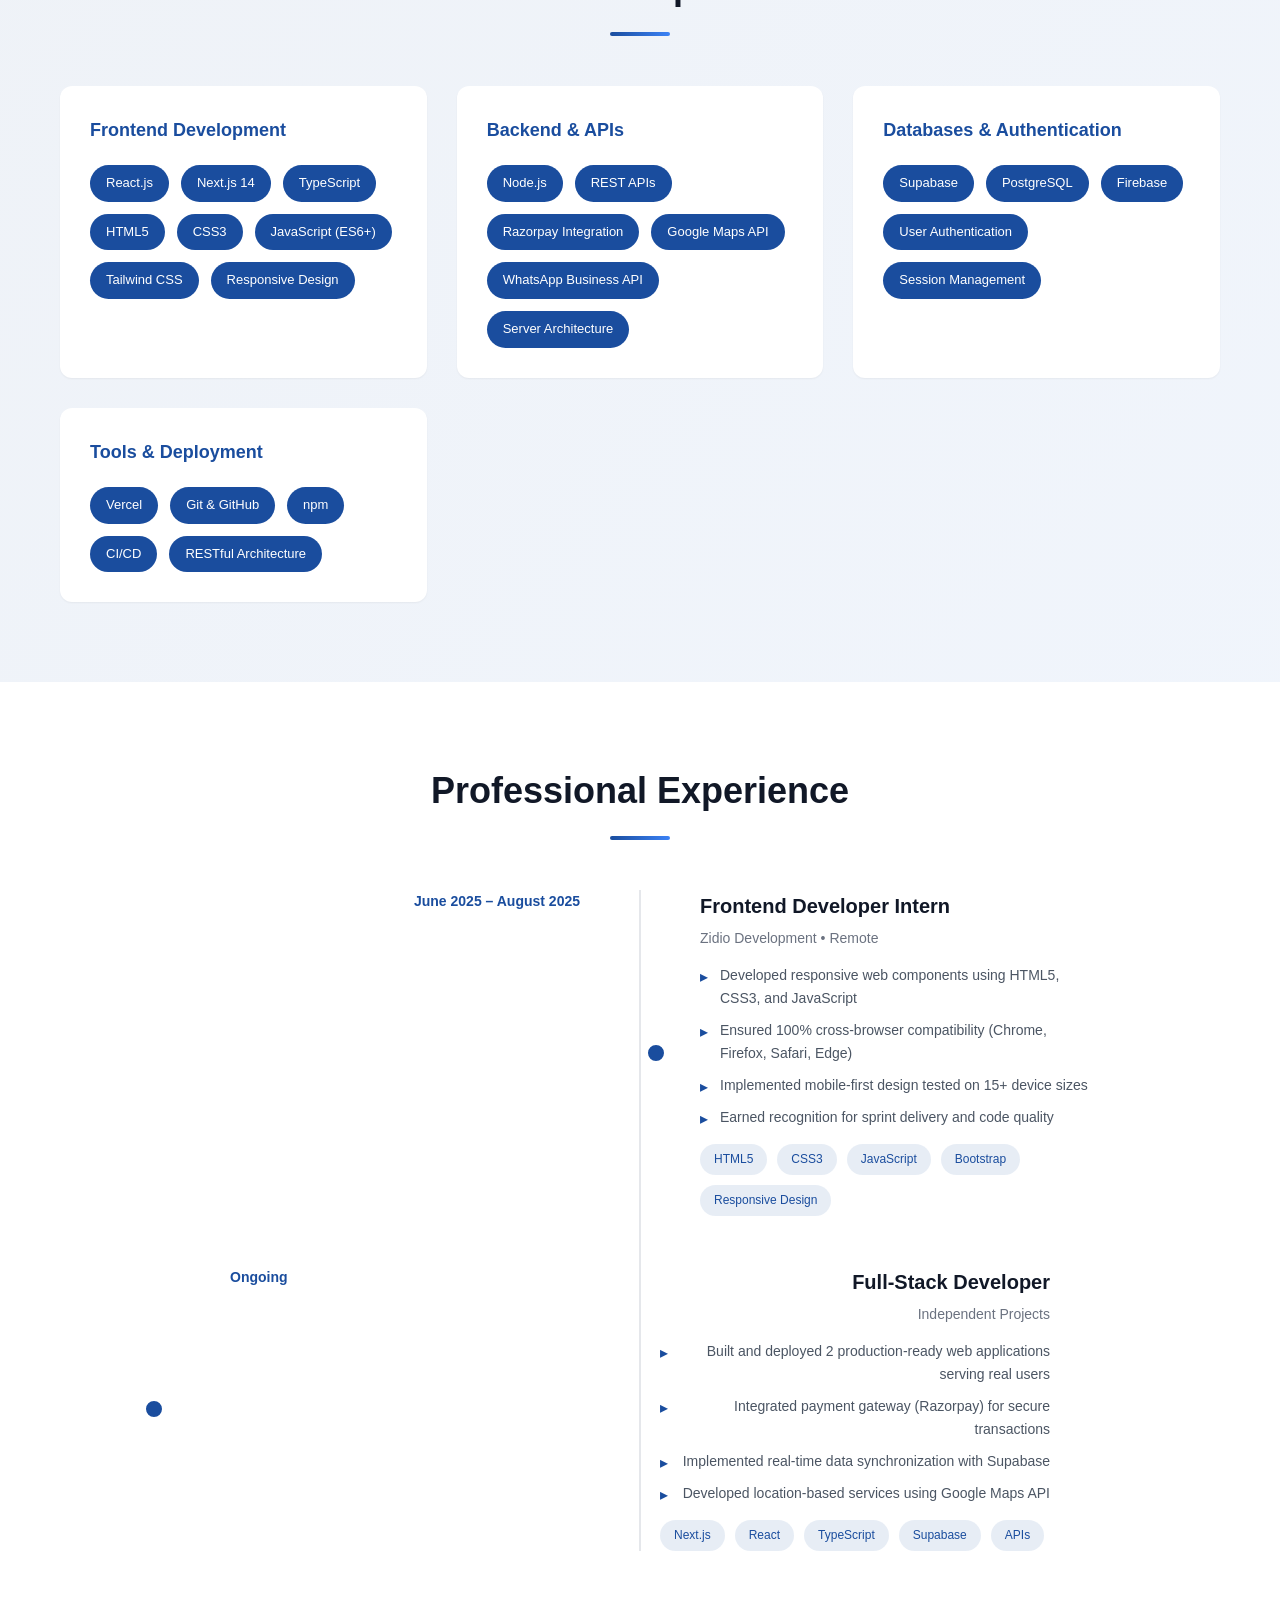
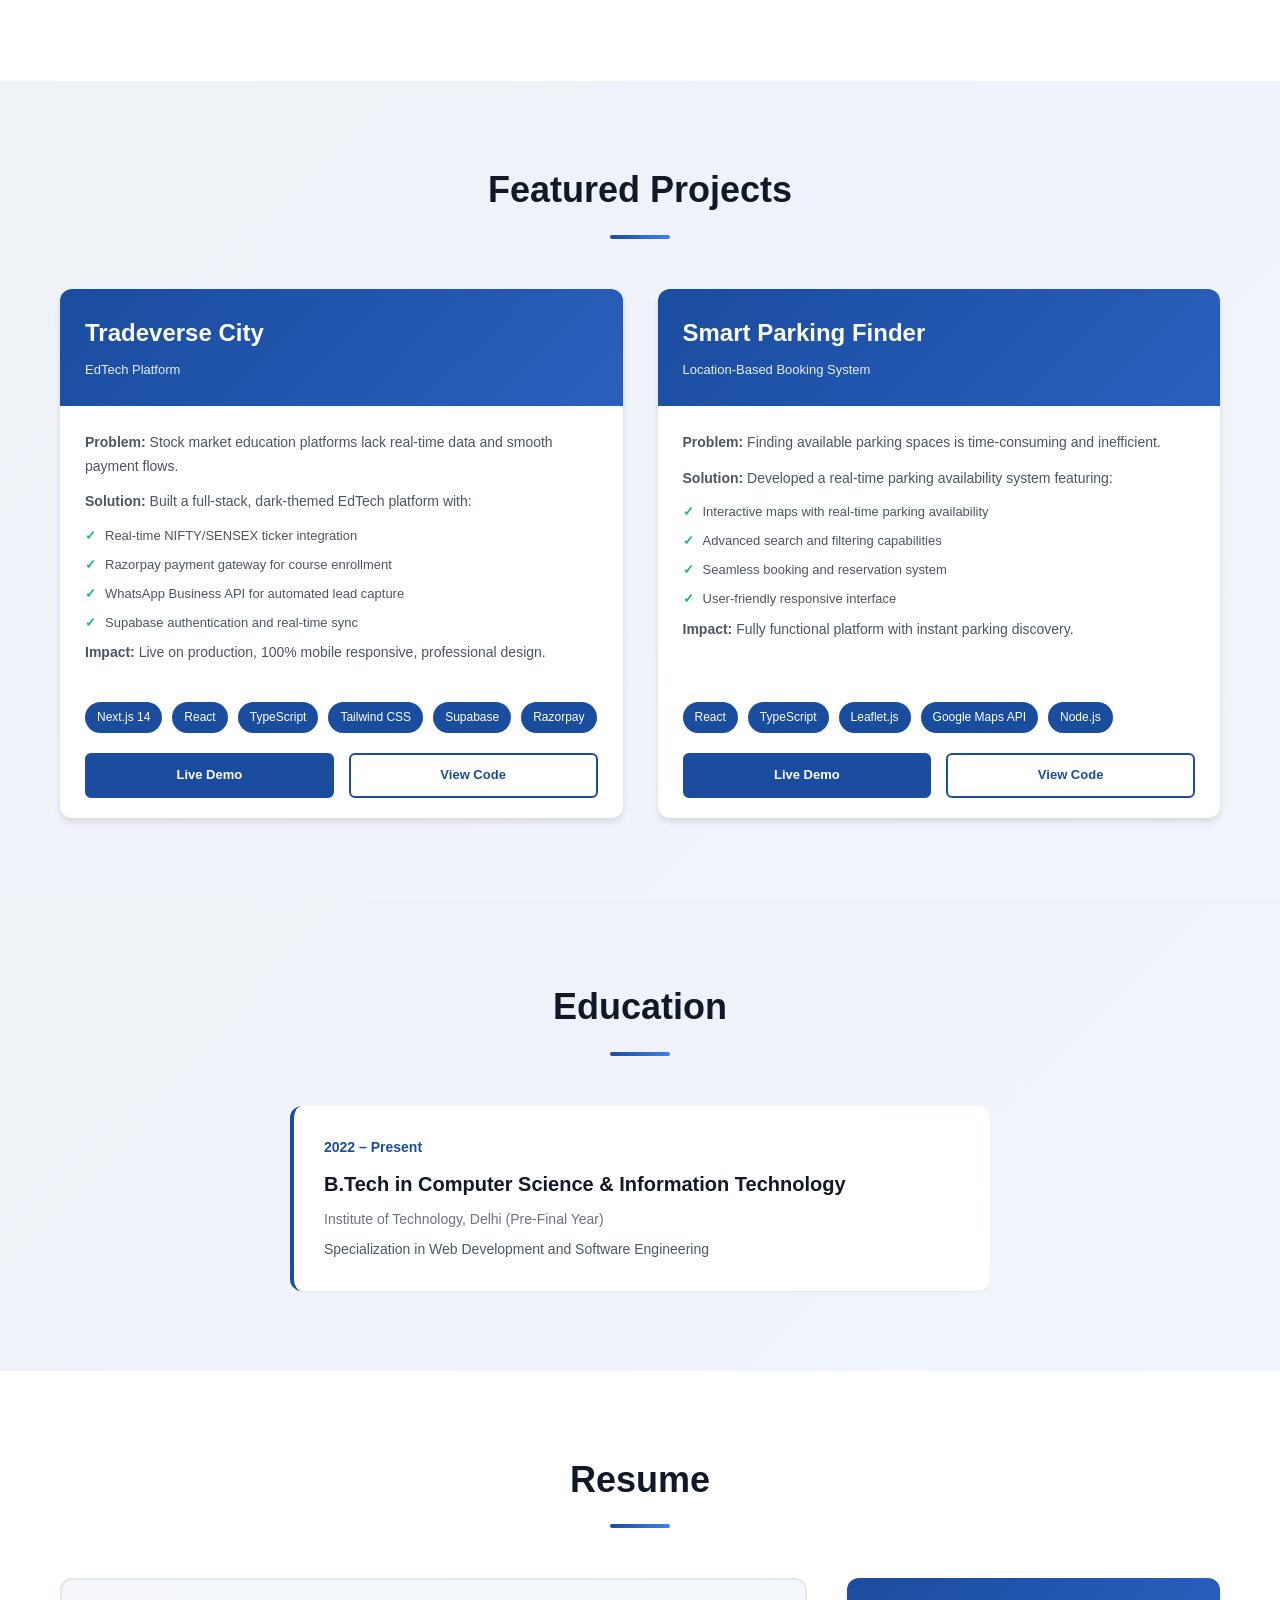
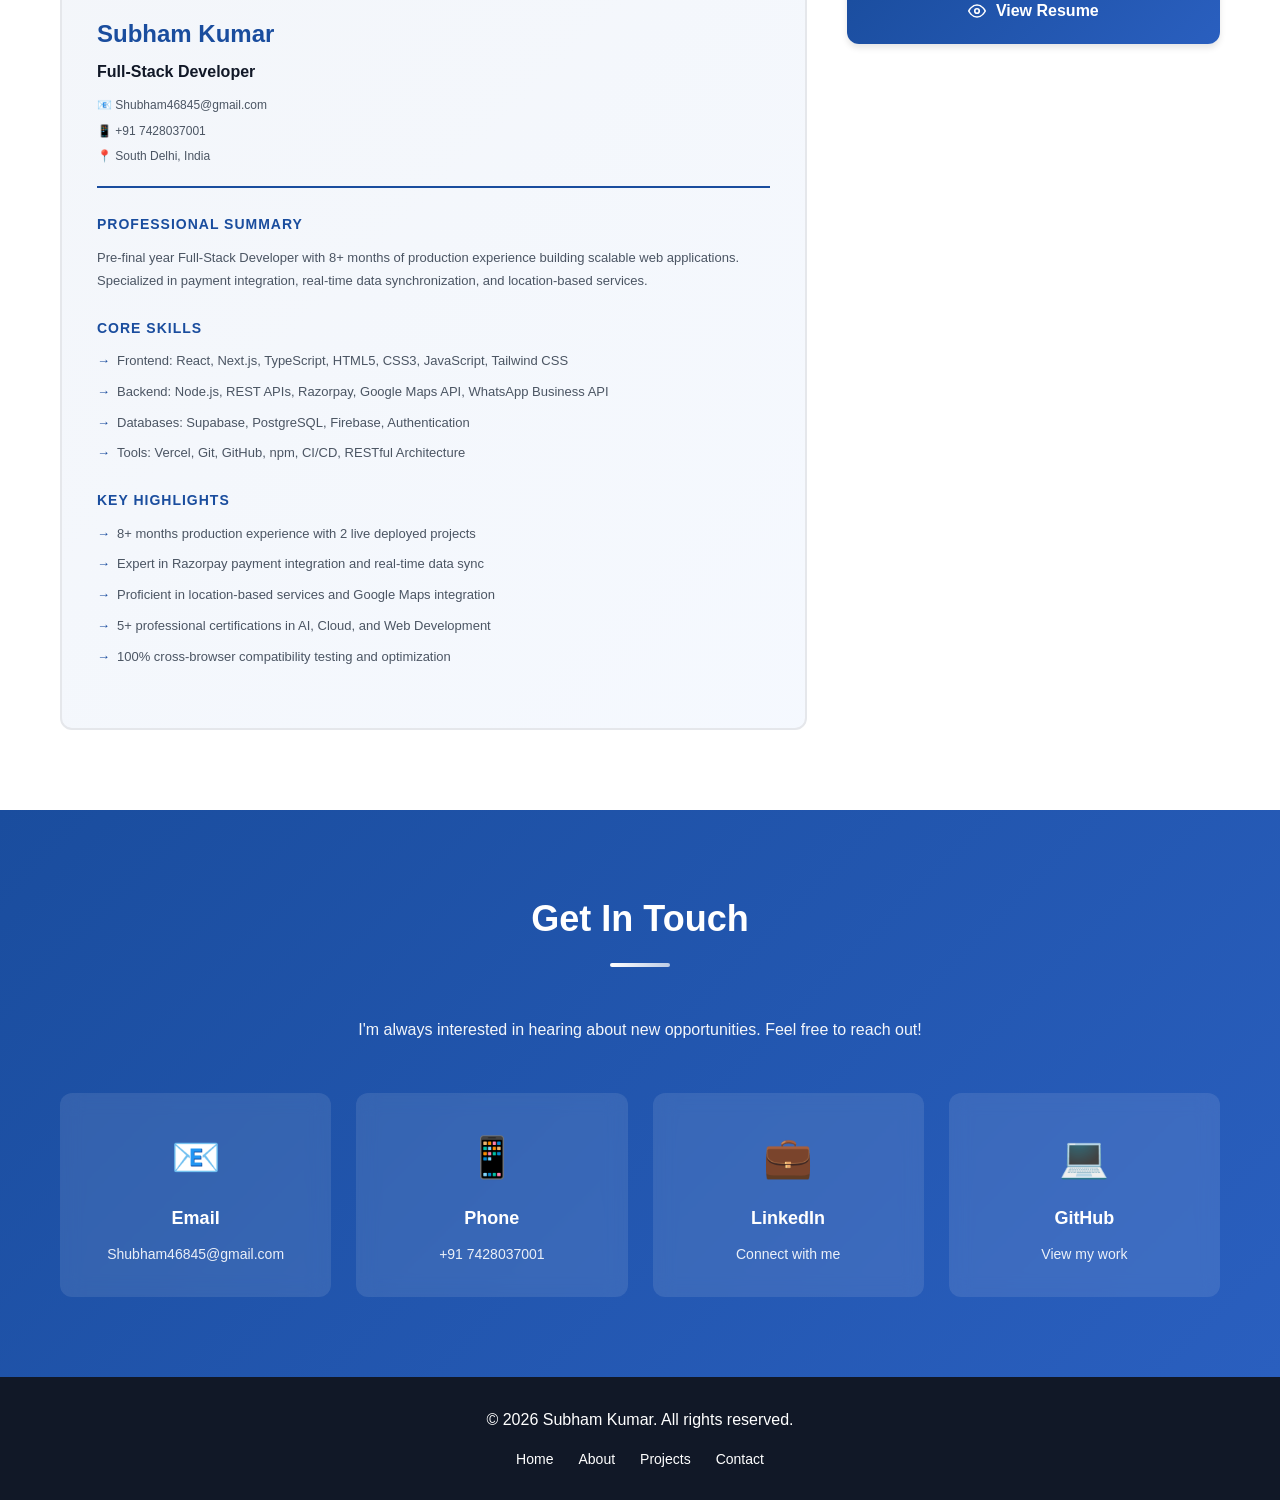
==== commit 17f03ae5: "fix: update copyright year to 2026" ====
--- a/index.html
+++ b/index.html
@@ -377,7 +377,7 @@
     <!-- Footer -->
     <footer class="footer">
         <div class="container">
-            <p>&copy; 2025 Subham Kumar. All rights reserved.</p>
+            <p>&copy; 2026 Subham Kumar. All rights reserved.</p>
             <div class="footer-links">
                 <a href="#home">Home</a>
                 <a href="#about">About</a>
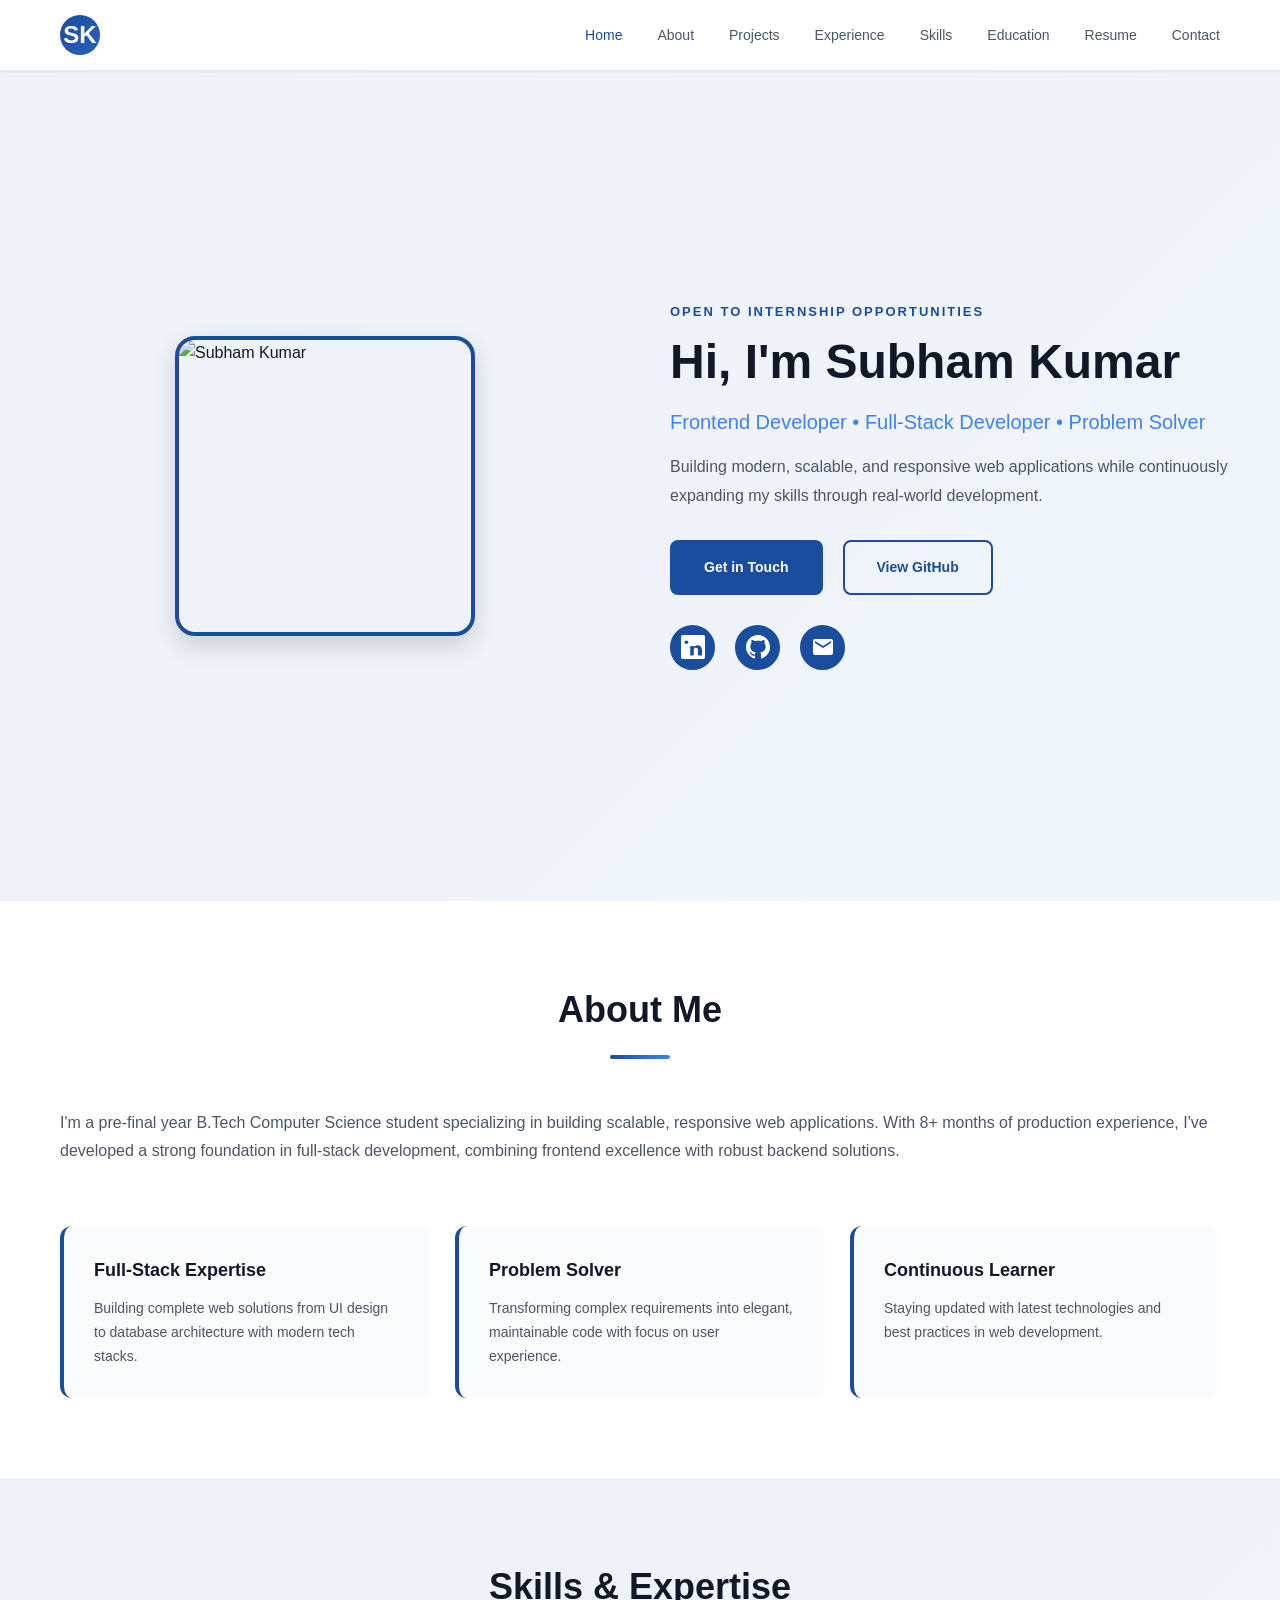
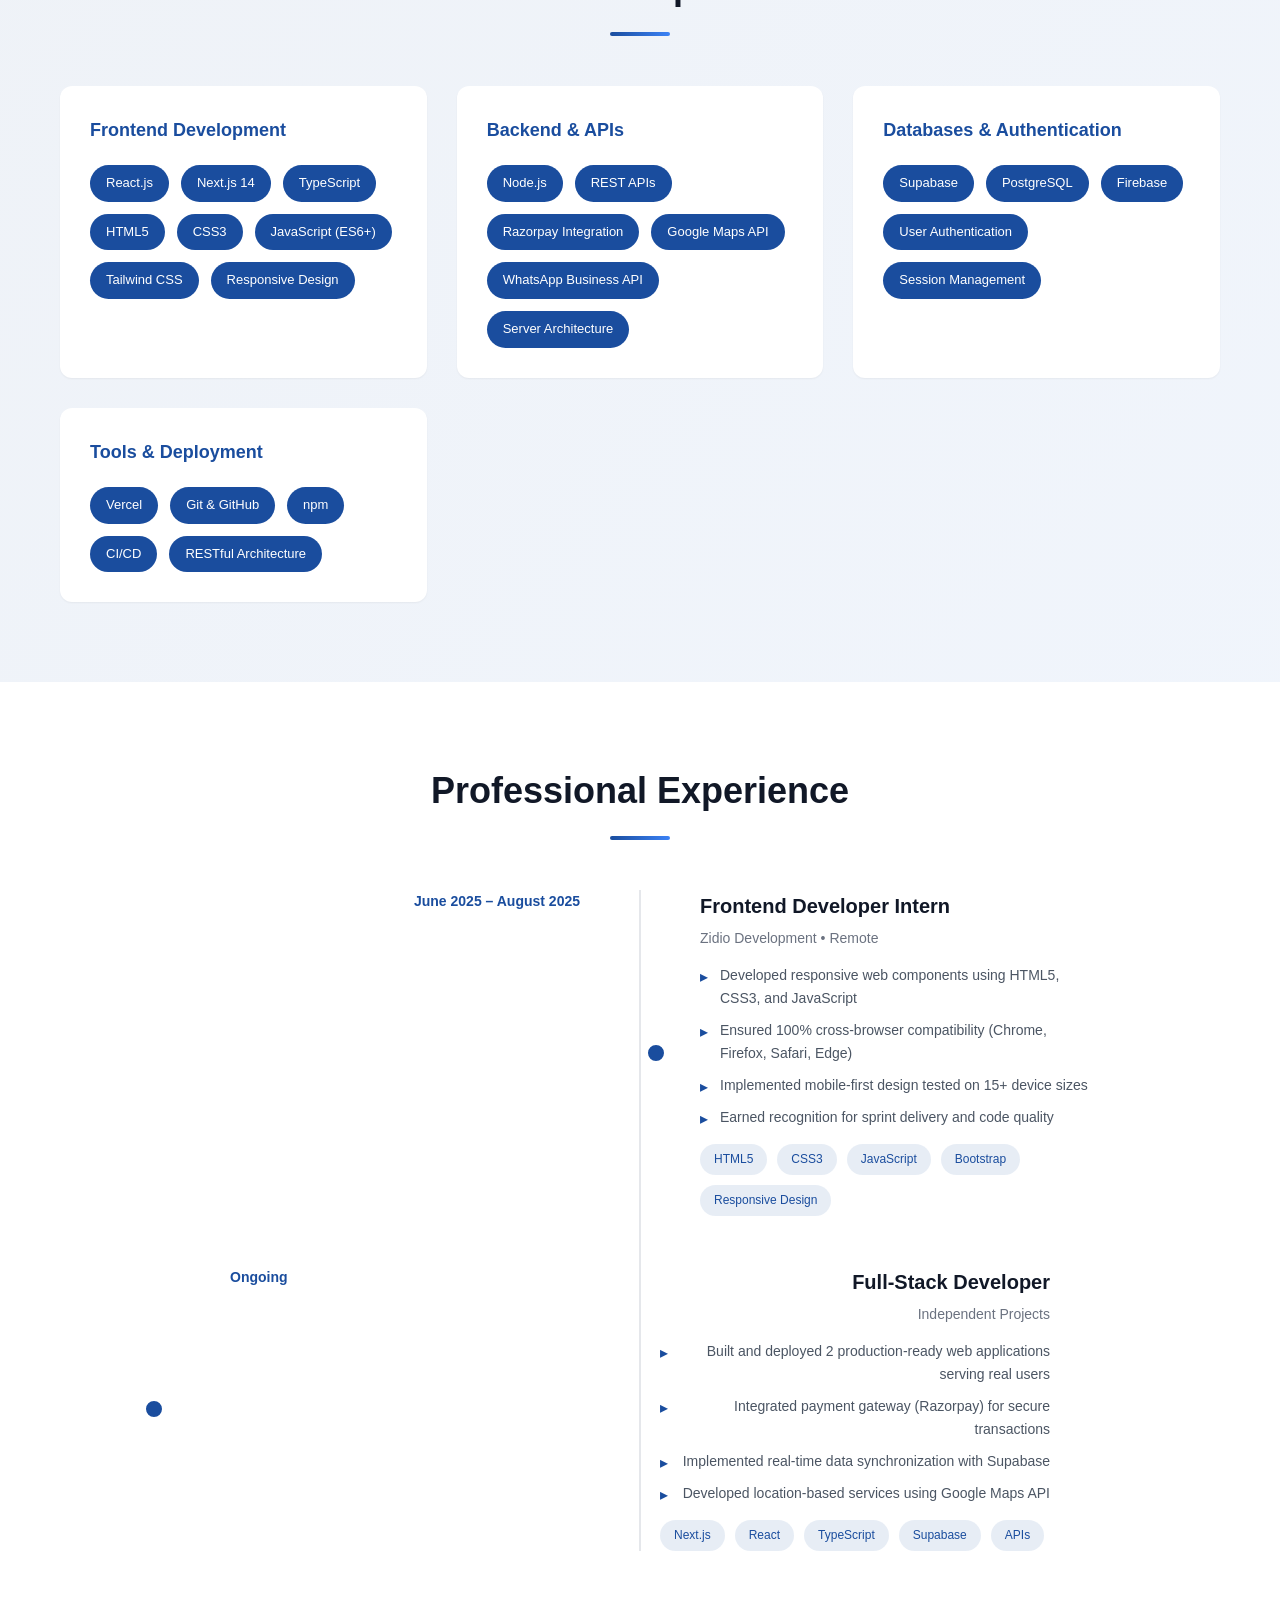
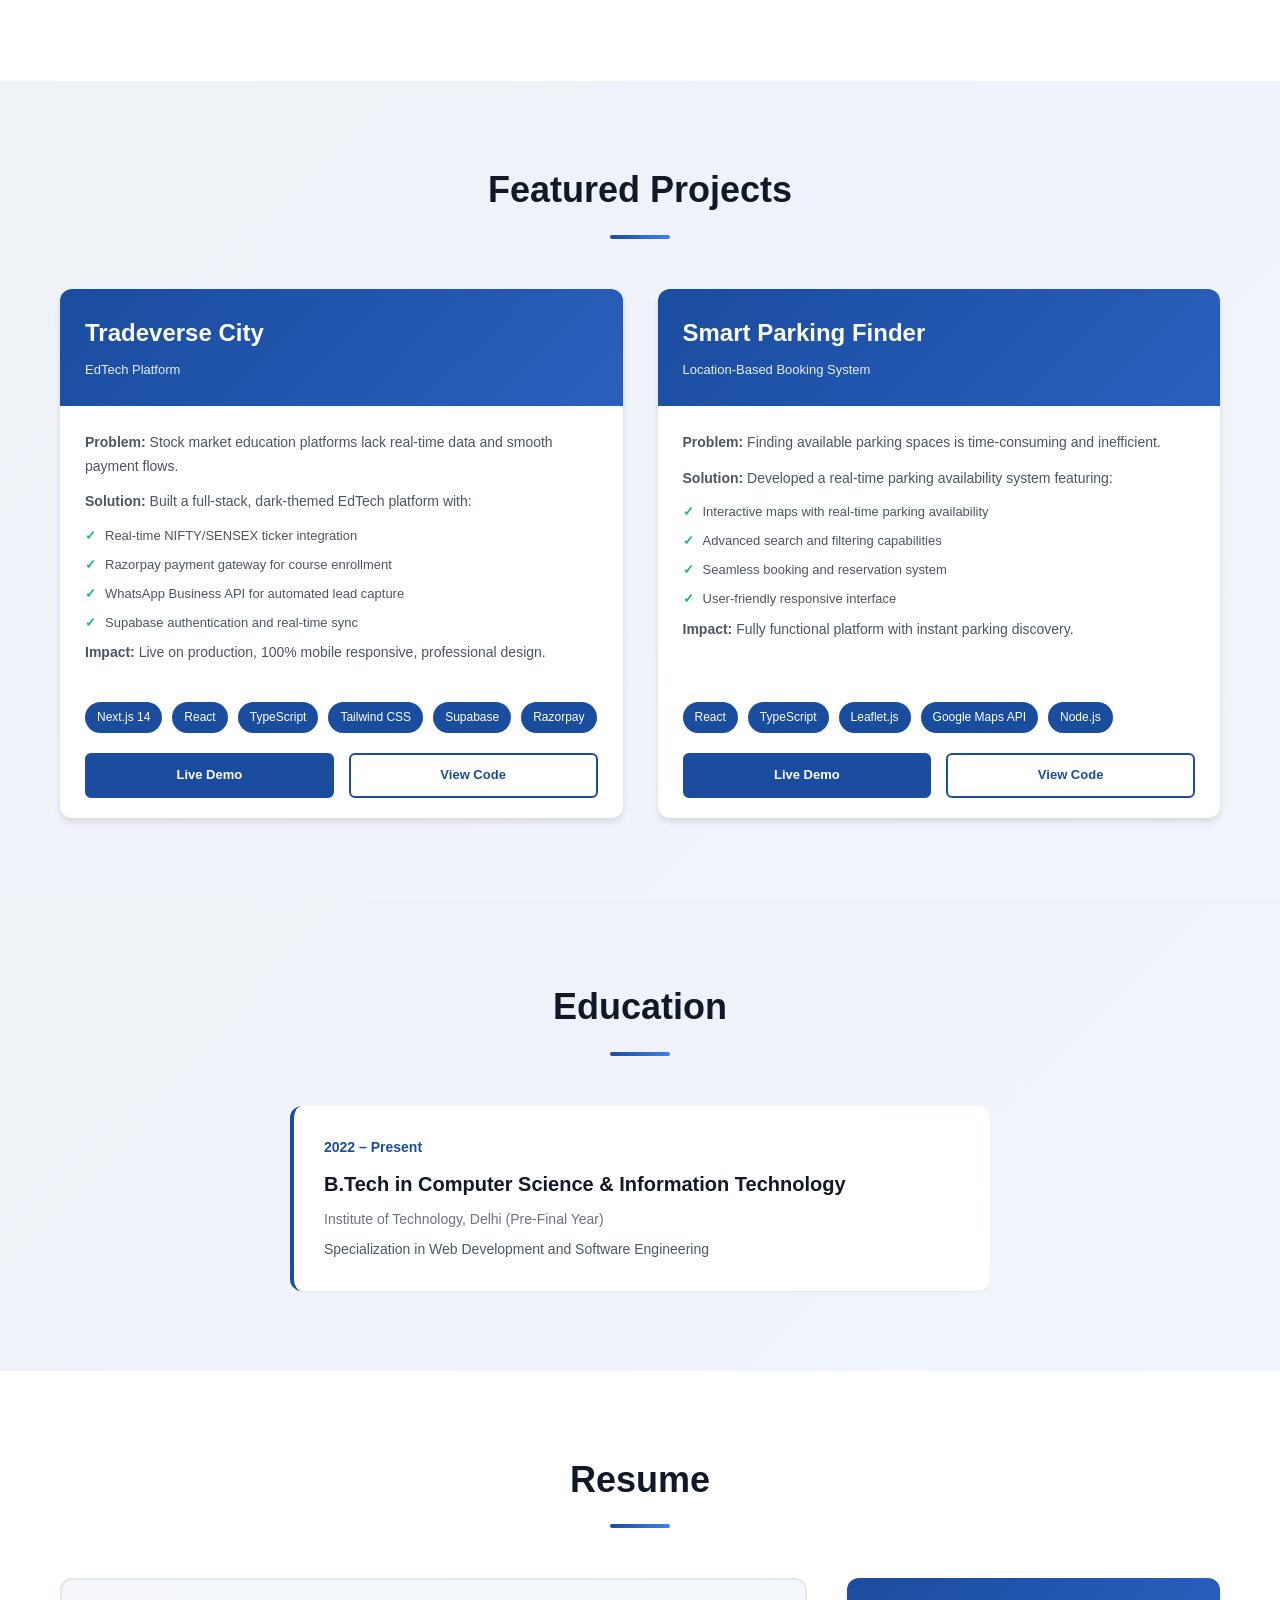
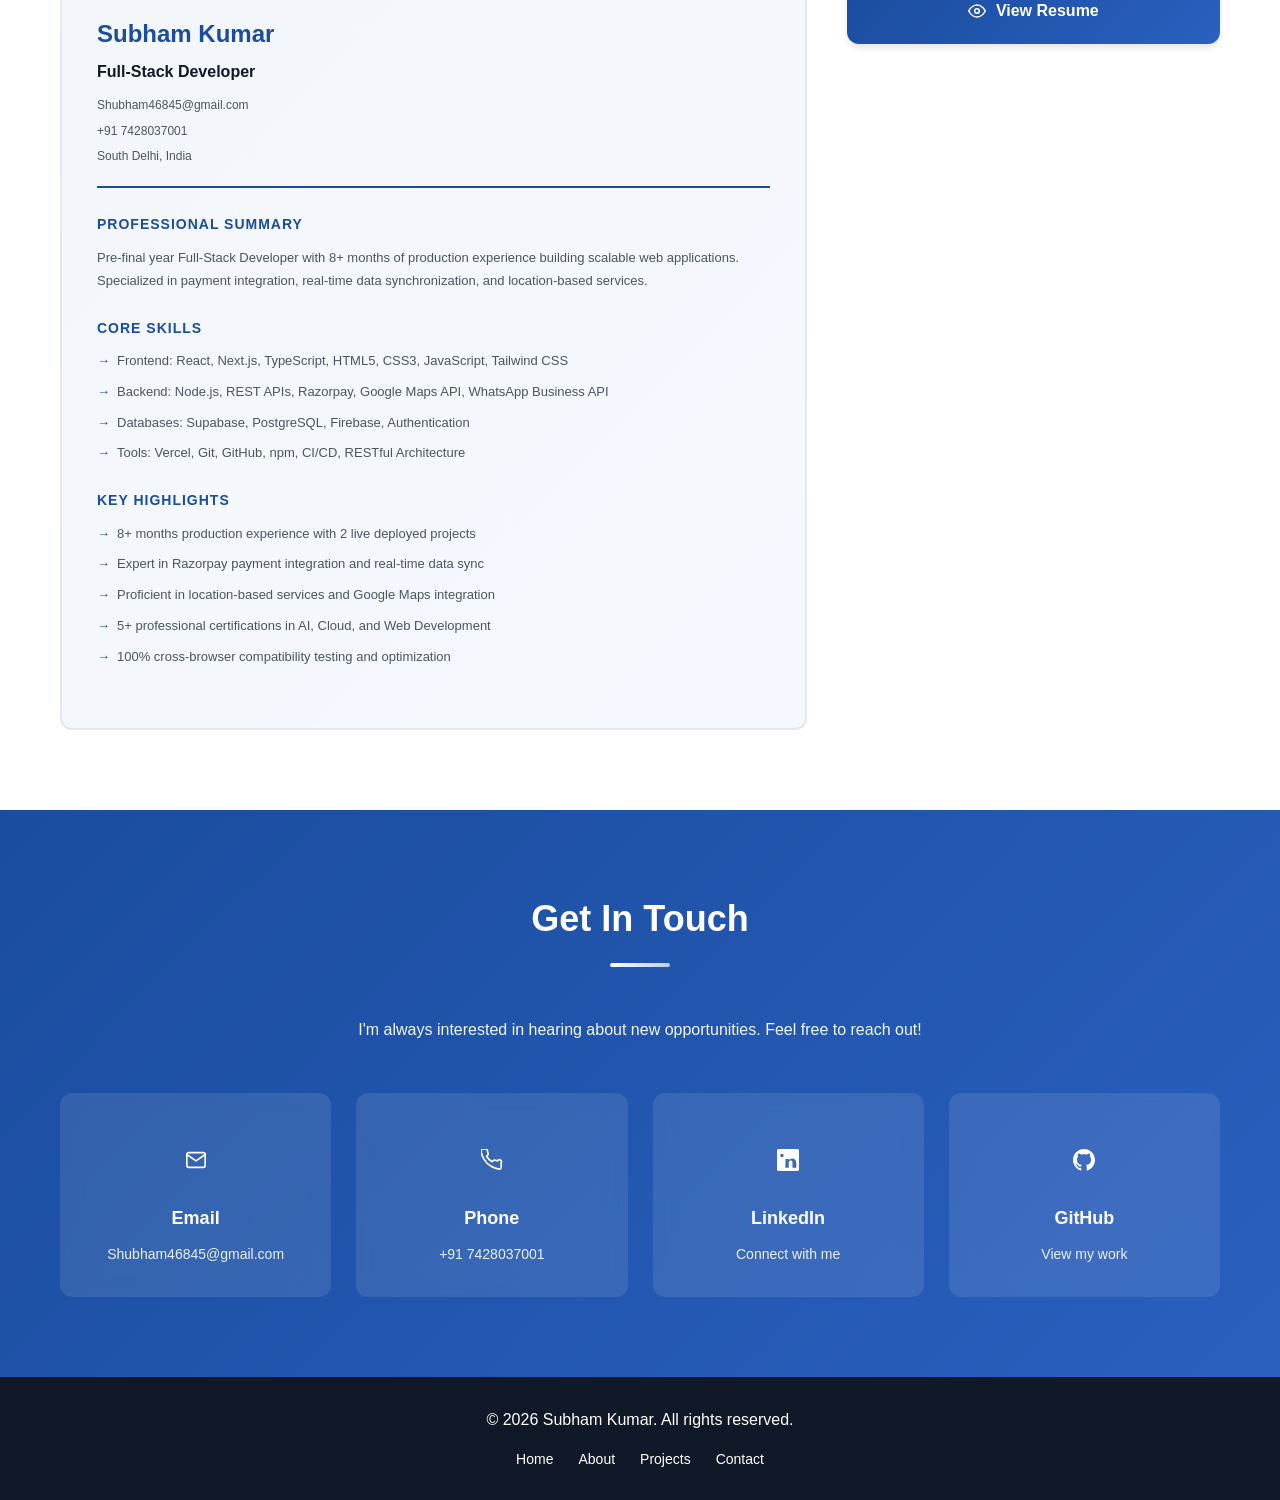
==== commit 75fc69d4: "feat: update portfolio description and contact info, add SVG icons, and enhance local storage sectio" ====
--- a/index.html
+++ b/index.html
@@ -295,9 +295,9 @@
                         <h3>Subham Kumar</h3>
                         <p class="resume-title">Full-Stack Developer</p>
                         <p class="resume-contact">
-                            <span>📧 Shubham46845@gmail.com</span>
-                            <span>📱 +91 7428037001</span>
-                            <span>📍 South Delhi, India</span>
+                            <span>Shubham46845@gmail.com</span>
+                            <span>+91 7428037001</span>
+                            <span>South Delhi, India</span>
                         </p>
                     </div>
 
@@ -347,25 +347,33 @@
                 
                 <div class="contact-methods">
                     <a href="mailto:Shubham46845@gmail.com" class="contact-card">
-                        <div class="contact-icon">📧</div>
+                        <div class="contact-icon">
+                            <svg width="22" height="22" viewBox="0 0 24 24" fill="none" stroke="currentColor" stroke-width="1.8" stroke-linecap="round" stroke-linejoin="round" aria-hidden="true"><path d="M4 4h16c1.1 0 2 .9 2 2v12c0 1.1-.9 2-2 2H4c-1.1 0-2-.9-2-2V6c0-1.1.9-2 2-2z"/><polyline points="22,6 12,13 2,6"/></svg>
+                        </div>
                         <h3>Email</h3>
                         <p>Shubham46845@gmail.com</p>
                     </a>
 
                     <a href="tel:+917428037001" class="contact-card">
-                        <div class="contact-icon">📱</div>
+                        <div class="contact-icon">
+                            <svg width="22" height="22" viewBox="0 0 24 24" fill="none" stroke="currentColor" stroke-width="1.8" stroke-linecap="round" stroke-linejoin="round" aria-hidden="true"><path d="M22 16.92v3a2 2 0 01-2.18 2 19.79 19.79 0 01-8.63-3.07A19.5 19.5 0 013.07 10.8a19.79 19.79 0 01-3.07-8.67A2 2 0 012 0h3a2 2 0 012 1.72c.127.96.361 1.903.7 2.81a2 2 0 01-.45 2.11L6.09 7.91a16 16 0 006 6l1.27-1.27a2 2 0 012.11-.45c.907.339 1.85.573 2.81.7A2 2 0 0122 14.92z"/></svg>
+                        </div>
                         <h3>Phone</h3>
                         <p>+91 7428037001</p>
                     </a>
 
-                    <a href="https://www.linkedin.com/in/subham-kumar-888a98362/" target="_blank" class="contact-card">
-                        <div class="contact-icon">💼</div>
+                    <a href="https://www.linkedin.com/in/subham-kumar-888a98362/" target="_blank" rel="noopener noreferrer" class="contact-card">
+                        <div class="contact-icon">
+                            <svg width="22" height="22" viewBox="0 0 24 24" fill="currentColor" aria-hidden="true"><path d="M20.447 20.452h-3.554v-5.569c0-1.328-.475-2.236-1.986-2.236-1.081 0-1.722.722-2.004 1.418-.103.249-.129.597-.129.945v5.442h-3.554s.05-8.828 0-9.537h3.554v1.349c-.009.015-.021.029-.033.042h.033v-.042c.537-.827 1.496-2.007 3.644-2.007 2.661 0 4.649 1.737 4.649 5.475v4.72zM5.337 8.855c-1.144 0-1.915-.758-1.915-1.704 0-.955.77-1.704 1.956-1.704 1.187 0 1.915.749 1.948 1.704 0 .946-.761 1.704-1.989 1.704zm-1.66 11.597h3.321V9.915H3.677v9.537zM22.224 0H1.771C.792 0 0 .774 0 1.729v20.542C0 23.227.792 24 1.771 24h20.451C23.2 24 24 23.227 24 22.271V1.729C24 .774 23.2 0 22.224 0z"/></svg>
+                        </div>
                         <h3>LinkedIn</h3>
                         <p>Connect with me</p>
                     </a>
 
-                    <a href="https://github.com/shubham03kumar18-coder" target="_blank" class="contact-card">
-                        <div class="contact-icon">💻</div>
+                    <a href="https://github.com/shubham03kumar18-coder" target="_blank" rel="noopener noreferrer" class="contact-card">
+                        <div class="contact-icon">
+                            <svg width="22" height="22" viewBox="0 0 24 24" fill="currentColor" aria-hidden="true"><path d="M12 0c-6.626 0-12 5.373-12 12 0 5.302 3.438 9.8 8.207 11.387.599.111.793-.261.793-.577v-2.234c-3.338.726-4.033-1.416-4.033-1.416-.546-1.387-1.333-1.756-1.333-1.756-1.089-.745.083-.729.083-.729 1.205.084 1.839 1.237 1.839 1.237 1.07 1.834 2.807 1.304 3.492.997.107-.775.418-1.305.762-1.604-2.665-.305-5.467-1.334-5.467-5.931 0-1.311.469-2.381 1.236-3.221-.124-.303-.535-1.524.117-3.176 0 0 1.008-.322 3.301 1.23.957-.266 1.983-.399 3.003-.404 1.02.005 2.047.138 3.006.404 2.291-1.552 3.297-1.23 3.297-1.23.653 1.653.242 2.874.118 3.176.77.84 1.235 1.911 1.235 3.221 0 4.609-2.807 5.624-5.479 5.921.43.372.823 1.102.823 2.222v3.293c0 .319.192.694.801.576 4.765-1.589 8.199-6.086 8.199-11.386 0-6.627-5.373-12-12-12z"/></svg>
+                        </div>
                         <h3>GitHub</h3>
                         <p>View my work</p>
                     </a>
